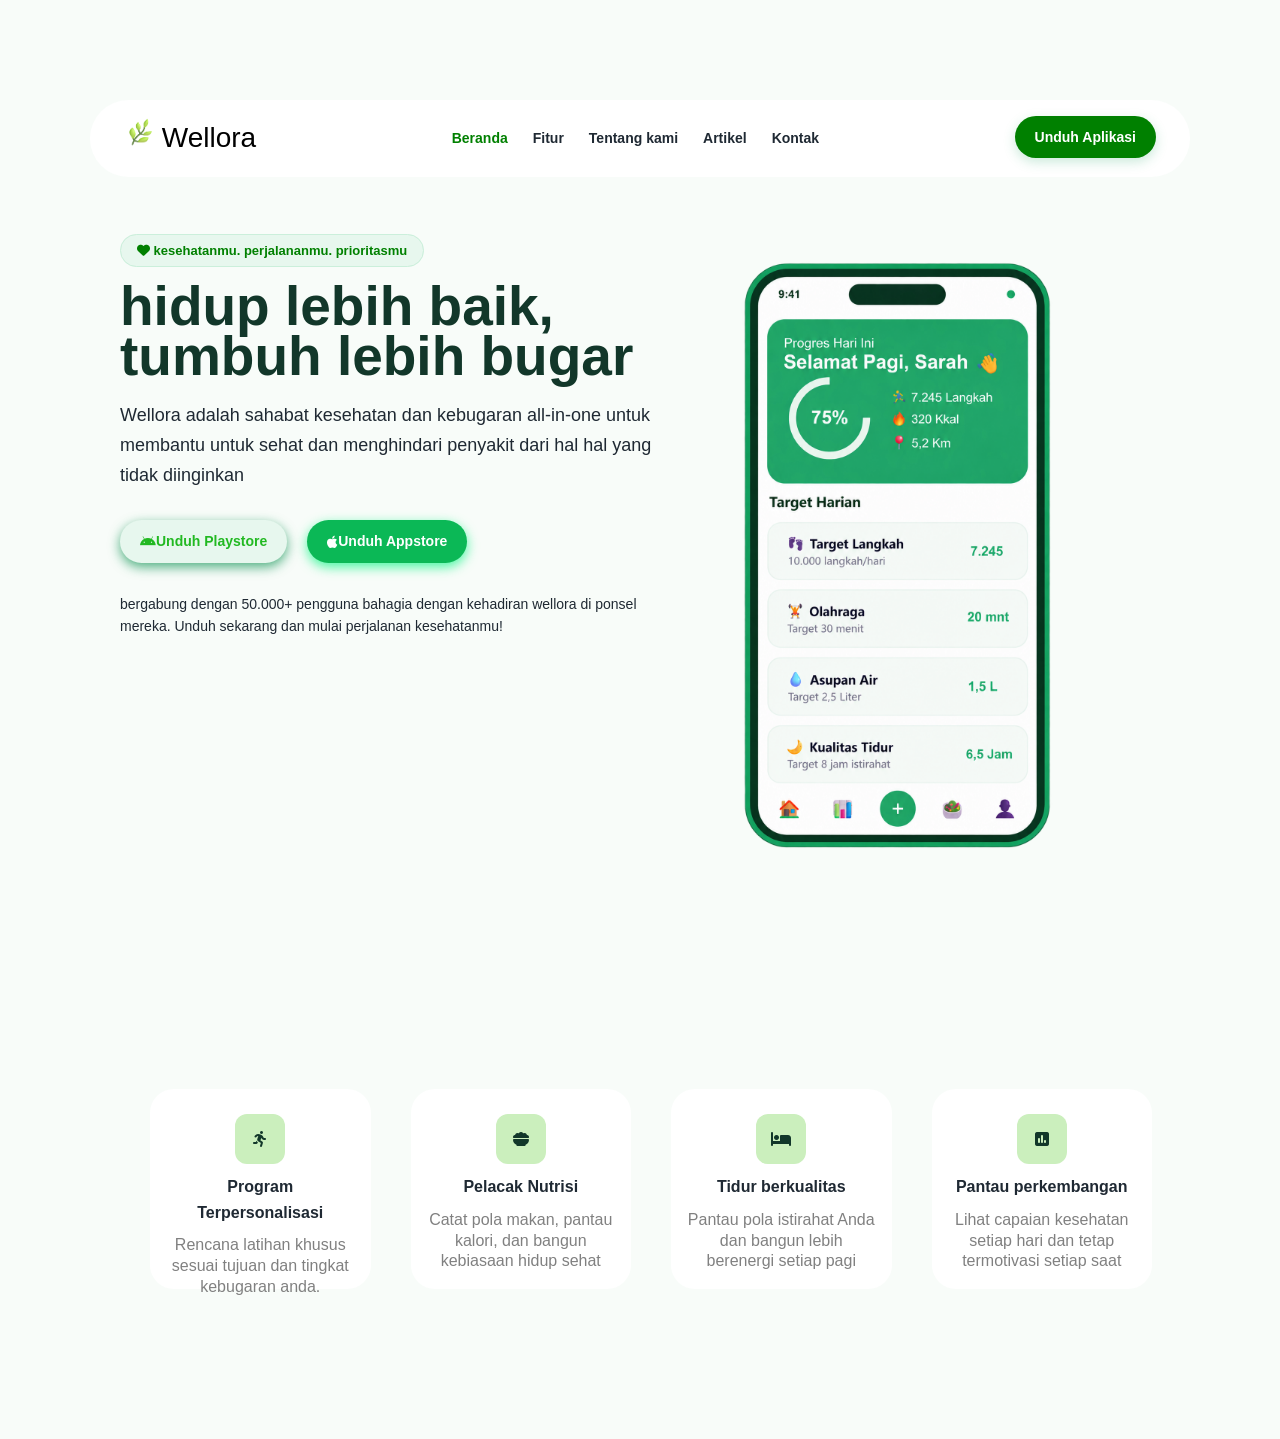
==== index.html @ be73c17c "perubahan file" ====
<!DOCTYPE html>
<html lang="en">
<head>
    <meta charset="UTF-8">
    <meta name="viewport" content="width=device-width, initial-scale=1.0">
    <title>wellora</title>
    <link rel="stylesheet" href="style.css">
    <link rel="stylesheet" href="https://cdnjs.cloudflare.com/ajax/libs/font-awesome/6.7.2/css/all.min.css" />
</head>
<body>
    <header>
        <!-- logo -->
        <a href="#" class="nav-logo">
          <span class="nav-logo-item">
            <img src="logo wellora.png" alt="icon wellora" width="30" height="30">
           </span>
           Wellora
        </a>
        <!-- menu -->
        <nav class="nav-menu">
            <a href="#" class="nav-item active"> Beranda </a>
            <a href="#" class="nav-item"> Fitur </a>
            <a href="#" class="nav-item"> Tentang kami </a>
            <a href="#" class="nav-item"> Artikel </a>
            <a href="#" class="nav-item"> Kontak </a>
        </nav>
        <!-- tombol -->
         <div class="nav-button">
            <a href="#" class="btn-unduh"> Unduh Aplikasi</a>
         </div>
    </header>
     <!-- hero -->
          <section class="hero">
            <div class="text-hero">
                <span class="badge-hero"> <i class="fa-solid fa-heart"></i>
                    kesehatanmu. perjalananmu. prioritasmu
                </span>
                <h1 class="judul-hero">hidup lebih baik, tumbuh lebih bugar</h1>
                <p class="deskripsi-hero"> Wellora adalah sahabat kesehatan dan kebugaran all-in-one untuk membantu untuk sehat dan menghindari penyakit dari hal hal yang tidak diinginkan </p>
                <div class="button-hero">
                    <a href="#" class="playstore"> <i class="fa-brands fa-android"></i>Unduh Playstore </a>
                    <a href="#" class="appstore"> <i class="fa-brands fa-apple"></i>Unduh Appstore</a>
                </div>
                <div class="button-tagline">
                    bergabung dengan 50.000+ pengguna bahagia dengan kehadiran wellora di ponsel mereka. Unduh sekarang dan mulai perjalanan kesehatanmu!
                </div>
            </div>
                    <div class="gambar-hero">
                    <img src="mobile.png" alt="mobile-apps" class="gambar">
                </div>
            </section>

        <!-- container -->
     <section class="container">
      <div class="box">
        <div class="icon"><i class="fa-solid fa-person-running"></i></div>
        <h4 class="desk-box">Program Terpersonalisasi</h4>
        <p class="p-icon">Rencana latihan khusus sesuai tujuan dan tingkat kebugaran anda.</p>
      </div>

      <div class="box">
        <div class="icon"><i class="fa-solid fa-bowl-food"></i></div>
        <h4 class="desk-box">Pelacak Nutrisi</h4>
        <p class="p-icon">Catat pola makan, pantau kalori, dan bangun kebiasaan hidup sehat</p>
      </div>

      <div class="box">
        <div class="icon"><i class="fa-solid fa-bed"></i></div>
        <h4 class="desk-box">Tidur berkualitas</h4>
        <p class="p-icon">Pantau pola istirahat Anda dan bangun lebih berenergi setiap pagi</p>
      </div>

      <div class="box">
        <div class="icon"><i class="fa-solid fa-square-poll-vertical"></i></div>
        <h4 class="desk-box">Pantau perkembangan</h4>
        <p class="p-icon">Lihat capaian kesehatan setiap hari dan tetap termotivasi setiap saat</p>
      </div>
     </section>
    </body>
</html>
---- style.css ----
*{
    box-sizing: border-box;
    margin: 0;
    padding: 0;
}


body{
    font-family: 'Segoe UI', Tahoma, Geneva, Verdana, sans-serif;
    background-color: #f8fcf9;
    color: #1f2933;
    line-height: 1.6;
}


header{
    width: 90%;
    max-width: 1100px;
    background-color: white;
    border-radius: 80px;
    margin: 100px auto 30px auto;
    display: flex;
    justify-content: space-between;
    padding: 16px 34px;
}
.nav-logo{
    font-size: 28px;
    font-weight: 450;
    color: black;
    text-decoration: none;
}
.nav-menu{
    display: flex;
    align-items: center;
    gap: 25px;
}
.btn-unduh{
    background-color: green;
    color: white;
    padding: 10px 20px;
    border-radius: 30px;
    font-weight: 700;
    font-size: 14px;
    box-shadow: 0 4px 12px rgba(46, 173, 112, 0.25);
    display: inline-flex;
    align-items: center;
    text-decoration: none;
}
.btn-unduh:hover {
    background-color: #015301;
    transform: translateY(-2px);
    transition: transfrom 1s ease;
}
.nav-item{
    color: #1f2933;
    text-decoration: none;
    font-weight: 600;
    font-size: 14px;
}
.nav-item:hover, .nav-item.active {
    color: green;
    transition: color 0.2s ease;
}
.hero {
    width: 90%;
    max-width: 1100px;
    margin: 0 auto;

    display: flex;
    justify-content: space-between;
    align-item: center;
    gap: 40px;

    padding: 30px;
    padding-bottom: 60px;
}
.gambar {
    width: 80%;
    max-width: 380%;
    height: auto;
}
.badge-hero {
    background-color: #e7f7ee;
    color: green;
    border-radius: 30px;
    padding: 8px 16px;
    border: 1px solid #cbefdb;
    border-radius: 20px;
    font-size: 13px;
    font-weight: 700;

}
.judul-hero{
    font-size: 55px;
    color: #12372a;
    font-weight: 700;
    line-height: 0.9;
    margin: 20px 0;
}
.deskripsi-hero{
    font-size: 18px;
    color: #1f2933;
    line-height: 1.65;
    margin-bottom: 30px;
}
.playstore{
    background-color: #e7f7ee;    
    color: #22b922;
    padding: 10px 20px;
    border-radius: 30px;
    font-weight: 700;
    font-size: 14px;
    box-shadow: 0 4px 12px rgba(10, 145, 79, 0.719);
    display: flex;
    align-items: center;
    text-decoration: none;
    justify-content: center;

}
.playstore:hover {
    background-color: rgba(0, 245, 126, 0.719);
    transform: translateY(-2px);
    transition: all 0.2s ease;
}
.appstore{
    background-color: #0bb856;    
    color: rgb(254, 255, 254);
    padding: 10px 20px;
    border-radius: 30px;
    font-weight: 700;
    font-size: 14px;
    box-shadow: 0 4px 12px rgba(0, 245, 126, 0.719);
    display: flex;
    align-items: center;
    text-decoration: none;
    justify-content: center;

}
.appstore:hover{
    background-color: hwb(155 2% 59% / 0.979);
    transform: translateY(-2px);
    transition: all 0.2s ease;
}
.button-hero {
    display: flex;
    gap: 20px;
}
.button-tagline {
    margin-top: 30px;
    font-size: 14px;
    color: #1f2933;
}

.container {
  width: 90%;
  max-width: auto;
  height: 500px;

  display: flex;

  align-items: center;
  gap: 40px;

  padding: 0 0 0 150px;
}

.box {
  width: 600px;
  height: 200px;
  border-radius: 24px;
  background-color: white;
  border: 1px;
  padding-top: 30px;
  /* box-shadow: 0 4px 20px rgba(18, 55, 42, 0.06); */
  display: block;
  text-align: center;

  padding: 15px;
}

.box:hover {
  transform: translateY(-5px);
  transition: transform 0.2s ease;
  box-shadow: 0 4px 20px rgba(11, 32, 25, 0.06);
}

.icon {
  background-color: #cbefbd;
  color: #12372a;
  border: 1px;
  border-radius: 12px;
  width: 50px;
  height: 50px;

  display: flex;
  justify-content: center;
  align-items: center;

  margin: auto;
  margin-top: 10px;
}

.desk-box {
  margin-top: 10px;
  margin-bottom: 10px;
}

.p-icon {
  line-height: 1.3;
  color: gray;
}
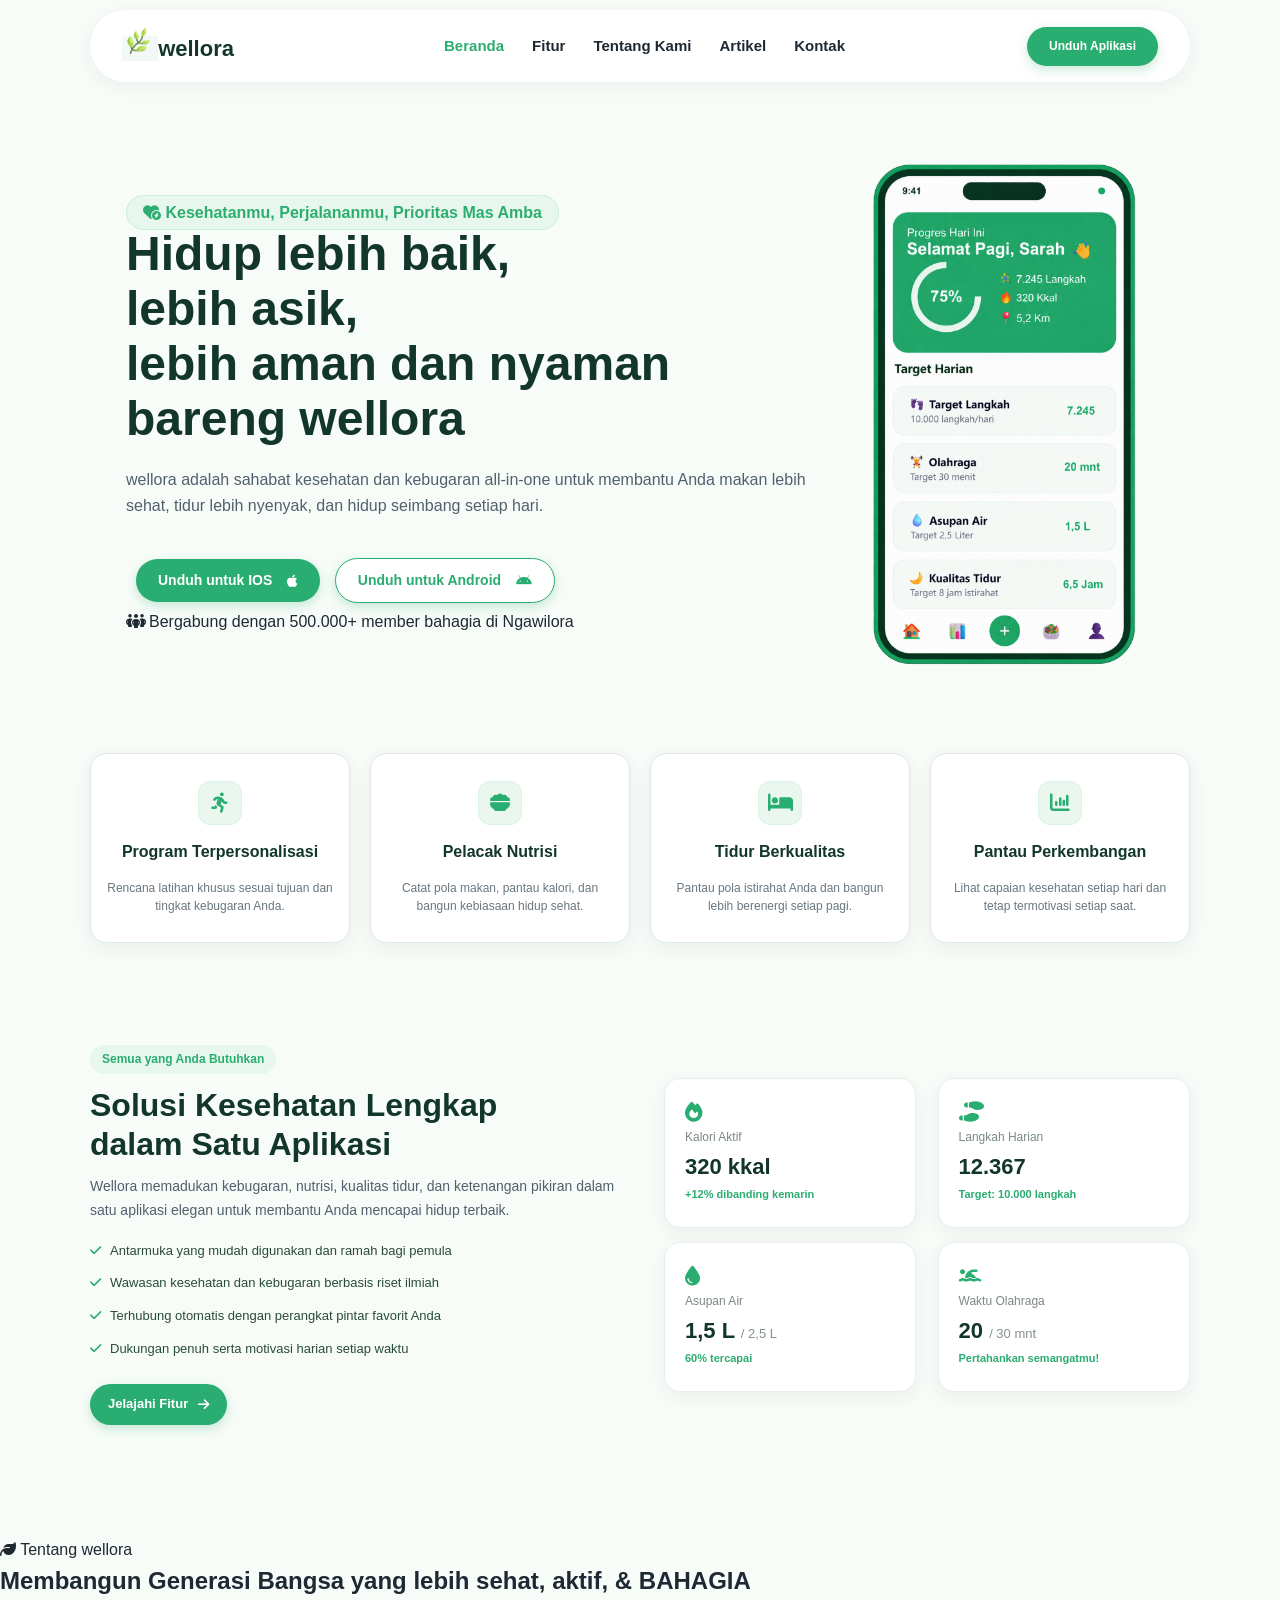
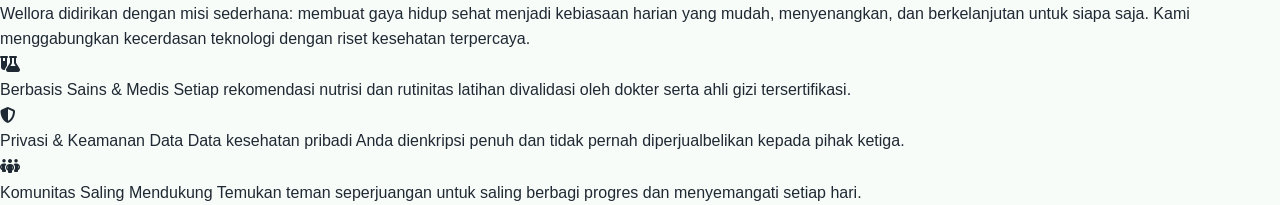
==== commit 1c761141: "commit pertama" ====
--- a/index.html
+++ b/index.html
@@ -3,81 +3,161 @@
 <head>
     <meta charset="UTF-8">
     <meta name="viewport" content="width=device-width, initial-scale=1.0">
-    <title>wellora</title>
+    <title>Document</title>
     <link rel="stylesheet" href="style.css">
     <link rel="stylesheet" href="https://cdnjs.cloudflare.com/ajax/libs/font-awesome/6.7.2/css/all.min.css" />
 </head>
 <body>
+    <!--Header-->
     <header>
-        <!-- logo -->
+        <!--Logo-->
         <a href="#" class="nav-logo">
-          <span class="nav-logo-item">
-            <img src="logo wellora.png" alt="icon wellora" width="30" height="30">
-           </span>
-           Wellora
-        </a>
-        <!-- menu -->
+            <span class="nav-logo-icon" style="background-color: #f2f8f6;">
+                <img src="logo wellora.png" alt="icon wellora" width="30px" height="30px">
+            </span>
+            wellora
+        <!--Menu-->
         <nav class="nav-menu">
-            <a href="#" class="nav-item active"> Beranda </a>
-            <a href="#" class="nav-item"> Fitur </a>
-            <a href="#" class="nav-item"> Tentang kami </a>
-            <a href="#" class="nav-item"> Artikel </a>
-            <a href="#" class="nav-item"> Kontak </a>
+            <a href="#" class="nav-item active">Beranda</a>
+            <a href="#" class="nav-item">Fitur</a>
+            <a href="#" class="nav-item">Tentang Kami</a>
+            <a href="#" class="nav-item">Artikel</a>
+            <a href="#" class="nav-item">Kontak</a>
         </nav>
-        <!-- tombol -->
-         <div class="nav-button">
-            <a href="#" class="btn-unduh"> Unduh Aplikasi</a>
-         </div>
+        <!--Tombol-->
+        <div class="nav-button">
+            <a href="#" class="btn-unduh">Unduh Aplikasi</a>
+        </div>
     </header>
-     <!-- hero -->
-          <section class="hero">
-            <div class="text-hero">
-                <span class="badge-hero"> <i class="fa-solid fa-heart"></i>
-                    kesehatanmu. perjalananmu. prioritasmu
-                </span>
-                <h1 class="judul-hero">hidup lebih baik, tumbuh lebih bugar</h1>
-                <p class="deskripsi-hero"> Wellora adalah sahabat kesehatan dan kebugaran all-in-one untuk membantu untuk sehat dan menghindari penyakit dari hal hal yang tidak diinginkan </p>
-                <div class="button-hero">
-                    <a href="#" class="playstore"> <i class="fa-brands fa-android"></i>Unduh Playstore </a>
-                    <a href="#" class="appstore"> <i class="fa-brands fa-apple"></i>Unduh Appstore</a>
+    <section class="hero">
+        <div class="text-hero">
+          
+            <span class="ambatubadge"><i class="fa-solid fa-heart-circle-bolt"></i>
+                Kesehatanmu, Perjalananmu, Prioritas Mas Amba</span>
+
+                <h1 class="ambatujudul">Hidup lebih baik, <br> lebih asik,<br> lebih aman dan nyaman bareng wellora</h1>
+
+                <p class="ambatudesc">wellora adalah sahabat kesehatan dan kebugaran all-in-one untuk membantu Anda makan lebih sehat, tidur
+lebih nyenyak, dan hidup seimbang setiap hari.</p>
+        <div class="ambatubutton">
+            <a href="#" class="ambatucon">Unduh untuk IOS <i class="fa-brands fa-apple"></i></a> 
+            <a href="#" class="ambatuphone">Unduh untuk Android <i class="fa-brands fa-android"></i></a>
+        </div>
+
+        <div class="tagline">
+            <i class="fa-solid fa-people-group" style="margin-right: 3px;"></i>Bergabung dengan 500.000+ member bahagia di Ngawilora 
+        </div>
+
+        </div>
+
+        <div class="gambar-hero">
+            <img src="mobile.png" alt="Logo HP Iphone 28jt cash ga nyicil beli di jepang" class="gambar">
+        </div>
+    </section>
+
+    <section class="ambafitur">
+        <div class="card">
+            <span class="card-icon"><i class="fa-solid fa-person-running" aria-hidden="true"></i></span>
+            <h2>Program Terpersonalisasi</h2>
+            <p>Rencana latihan khusus sesuai tujuan dan tingkat kebugaran Anda.</p>
+        </div>
+        <div class="card">
+            <span class="card-icon"><i class="fa-solid fa-bowl-food" aria-hidden="true"></i></span>
+            <h2>Pelacak Nutrisi</h2>
+            <p>Catat pola makan, pantau kalori, dan bangun kebiasaan hidup sehat.</p>
+        </div>
+        <div class="card">
+            <span class="card-icon"><i class="fa-solid fa-bed" aria-hidden="true"></i></span>
+            <h2>Tidur Berkualitas</h2>
+            <p>Pantau pola istirahat Anda dan bangun lebih berenergi setiap pagi.</p>
+        </div>
+        <div class="card">
+            <span class="card-icon"><i class="fa-solid fa-chart-column" aria-hidden="true"></i></span>
+            <h2>Pantau Perkembangan</h2>
+            <p>Lihat capaian kesehatan setiap hari dan tetap termotivasi setiap saat.</p>
+        </div>
+    </section>
+
+    <section class="solusi">
+        <div class="solusi-copy">
+            <span class="solusi-badge">Semua yang Anda Butuhkan</span>
+            <h2>Solusi Kesehatan Lengkap dalam Satu Aplikasi</h2>
+            <p class="solusi-desc">Wellora memadukan kebugaran, nutrisi, kualitas tidur, dan ketenangan pikiran dalam satu aplikasi elegan untuk membantu Anda mencapai hidup terbaik.</p>
+            <ul class="solusi-list">
+                <li><i class="fa-solid fa-check"></i>Antarmuka yang mudah digunakan dan ramah bagi pemula</li>
+                <li><i class="fa-solid fa-check"></i>Wawasan kesehatan dan kebugaran berbasis riset ilmiah</li>
+                <li><i class="fa-solid fa-check"></i>Terhubung otomatis dengan perangkat pintar favorit Anda</li>
+                <li><i class="fa-solid fa-check"></i>Dukungan penuh serta motivasi harian setiap waktu</li>
+            </ul>
+            <a href="#" class="solusi-button">Jelajahi Fitur <i class="fa-solid fa-arrow-right" aria-hidden="true"></i></a>
+        </div>
+        <div class="amba-grid">
+            <article class="amba-card">
+                <i class="fa-solid fa-fire"></i>
+                <span class="stat-label">Kalori Aktif</span>
+                <strong>320 kkal</strong>
+                <span class="stat-note">+12% dibanding kemarin</span>
+            </article>
+            <article class="amba-card">
+                <i class="fa-solid fa-shoe-prints stat-icon" aria-hidden="true"></i>
+                <span class="stat-label">Langkah Harian</span>
+                <strong>12.367</strong>
+                <span class="stat-note">Target: 10.000 langkah</span>
+            </article>
+            <article class="amba-card">
+                <i class="fa-solid fa-droplet stat-icon" aria-hidden="true"></i>
+                <span class="stat-label">Asupan Air</span>
+                <strong>1,5 L <small>/ 2,5 L</small></strong>
+                <span class="stat-note">60% tercapai</span>
+            </article>
+            <article class="amba-card">
+                <i class="fa-solid fa-person-swimming stat-icon" aria-hidden="true"></i>
+                <span class="stat-label">Waktu Olahraga</span>
+                <strong>20 <small>/ 30 mnt</small></strong>
+                <span class="stat-note">Pertahankan semangatmu!</span>
+            </article>
+        </div>
+    </section>
+
+    <section class="about">
+        <div class="about-kiri">
+            <span class="badge">
+               <i class="fa-solid fa-leaf"></i> Tentang wellora
+            </span>
+            <h2 class="about-title">Membangun Generasi Bangsa yang lebih sehat, aktif, & BAHAGIA</h2>
+            <p class="desc">Wellora didirikan dengan misi sederhana: membuat gaya hidup sehat menjadi kebiasaan harian yang mudah, menyenangkan, dan berkelanjutan untuk siapa saja. Kami menggabungkan kecerdasan teknologi dengan riset kesehatan terpercaya. </p>
+            <div class="about-values">
+                <div class="value-item">
+                    <div class="value-icon"><i class="fa-solid fa-flask-vial"></i></div>
+                    <div class="value-text">
+                        Berbasis Sains & Medis
+Setiap rekomendasi nutrisi dan rutinitas latihan divalidasi oleh dokter serta ahli gizi tersertifikasi.
+
+                    </div>
                 </div>
-                <div class="button-tagline">
-                    bergabung dengan 50.000+ pengguna bahagia dengan kehadiran wellora di ponsel mereka. Unduh sekarang dan mulai perjalanan kesehatanmu!
+
+                <!--2-->
+                 <div class="value-item">
+                    <div class="value-icon"><i class="fa-solid fa-shield-halved"></i></i></div>
+                    <div class="value-text">
+                        Privasi & Keamanan Data
+Data kesehatan pribadi Anda dienkripsi penuh dan tidak pernah diperjualbelikan kepada pihak
+                        ketiga.
+                    </div>
                 </div>
+
+                 <!--3-->
+                 <div class="value-item">
+                    <div class="value-icon"><i class="fa-solid fa-people-group"></i></i></div>
+                    <div class="value-text">
+                        Komunitas Saling Mendukung
+Temukan teman seperjuangan untuk saling berbagi progres dan menyemangati setiap hari.
+                    </div>
+                </div>
+
             </div>
-                    <div class="gambar-hero">
-                    <img src="mobile.png" alt="mobile-apps" class="gambar">
-                </div>
-            </section>
-
-        <!-- container -->
-     <section class="container">
-      <div class="box">
-        <div class="icon"><i class="fa-solid fa-person-running"></i></div>
-        <h4 class="desk-box">Program Terpersonalisasi</h4>
-        <p class="p-icon">Rencana latihan khusus sesuai tujuan dan tingkat kebugaran anda.</p>
-      </div>
-
-      <div class="box">
-        <div class="icon"><i class="fa-solid fa-bowl-food"></i></div>
-        <h4 class="desk-box">Pelacak Nutrisi</h4>
-        <p class="p-icon">Catat pola makan, pantau kalori, dan bangun kebiasaan hidup sehat</p>
-      </div>
-
-      <div class="box">
-        <div class="icon"><i class="fa-solid fa-bed"></i></div>
-        <h4 class="desk-box">Tidur berkualitas</h4>
-        <p class="p-icon">Pantau pola istirahat Anda dan bangun lebih berenergi setiap pagi</p>
-      </div>
-
-      <div class="box">
-        <div class="icon"><i class="fa-solid fa-square-poll-vertical"></i></div>
-        <h4 class="desk-box">Pantau perkembangan</h4>
-        <p class="p-icon">Lihat capaian kesehatan setiap hari dan tetap termotivasi setiap saat</p>
-      </div>
-     </section>
-    </body>
+        </div>
+        <div class="about-kanan"></div>
+    </section>
+</body>
 </html>
-
-
-
--- a/style.css
+++ b/style.css
@@ -3,7 +3,6 @@
     margin: 0;
     padding: 0;
 }
-
 
 body{
     font-family: 'Segoe UI', Tahoma, Geneva, Verdana, sans-serif;
@@ -12,200 +11,356 @@
     line-height: 1.6;
 }
 
-
 header{
     width: 90%;
-    max-width: 1100px;
+    max-width: 1100px ;
     background-color: white;
-    border-radius: 80px;
-    margin: 100px auto 30px auto;
+    border-radius: 40px;
+    box-shadow: 0 4px 20px rgba(18, 55, 42, 0.06);
+    margin: 10px auto 30px auto;;
     display: flex;
     justify-content: space-between;
-    padding: 16px 34px;
-}
-.nav-logo{
-    font-size: 28px;
-    font-weight: 450;
-    color: black;
-    text-decoration: none;
-}
-.nav-menu{
-    display: flex;
-    align-items: center;
-    gap: 25px;
-}
-.btn-unduh{
-    background-color: green;
-    color: white;
-    padding: 10px 20px;
-    border-radius: 30px;
+    padding: 16px 32px;
+    align-items: center;
+}
+
+.nav-logo {
+    font-size: 22px;
+    font-weight: 800;
+    color: #12372a;
+    text-decoration: none;
+}
+
+.nav-menu {
+    display: flex;
+    align-items: center;
+    gap: 28px;
+}
+
+.nav-item {
+    color: #1f2933;
+    font-weight: 600;
+    font-size: 15px;
+    text-decoration: none;
+}
+
+.nav-item:hover, .nav-item.active {
+    color: #2aad70;
+    transition: color 0.2s ease;
+
+}
+
+.btn-unduh {
+    background-color: #2aad70;
+    padding: 10px 22px;
+    border-radius: 25px;
+    color: white ;
+    text-decoration: none;
+    font-weight: 700;
+    font-size: 12px;
+    display: flex;
+    align-items: center;
+    box-shadow: 0 4px 12px rgba(46, 173, 112, 0.25);
+    
+}
+
+.btn-unduh:hover {
+    background-color: #248c5a;
+    transform: translateY(-2px);
+    transition: transform 0.2s ease;
+}
+
+.hero {
+    display: flex;
+    width: 90% ;
+    max-width: 1100px ;
+    margin: auto;
+    padding: 36px;
+    justify-content: space-between;
+    align-items: center;
+    gap: 40px;
+    padding-top: 30px;
+    padding-bottom: 60px;
+    
+}
+
+
+
+.gambar {
+    width: 100%;
+    max-width: 480px;
+    height: auto;
+}
+
+.ambatubadge {
+    background-color: #e7f7ee;
+    color: #2ead70;
+    border-radius: 20px;
+    padding: 8px 16px;
+    font-weight: 700;
+    border: 1px solid #cbefdb;
+     
+}
+
+.ambatujudul {
+    font-weight: 800;
+    color: #12372a;
+    font-size: 48px;
+    line-height: 1.15;
+    margin-bottom: 20px;
+    
+}
+
+.ambatudesc {
+    font-size: 16px;
+    color: #52606d;
+    line-height: 1.65;
+    margin-bottom: 30px;
+}
+
+.ambatucon {
+    background-color: #2aad70;
+    padding: 10px 22px;
+    border-radius: 25px;
+    color: white ;
+    text-decoration: none;
     font-weight: 700;
     font-size: 14px;
+    align-items: center;
     box-shadow: 0 4px 12px rgba(46, 173, 112, 0.25);
+    gap: 15px;
+    margin: 10px;
     display: inline-flex;
-    align-items: center;
-    text-decoration: none;
-}
-.btn-unduh:hover {
-    background-color: #015301;
-    transform: translateY(-2px);
-    transition: transfrom 1s ease;
-}
-.nav-item{
-    color: #1f2933;
-    text-decoration: none;
-    font-weight: 600;
+    transition: background-color 0.2s ease;
+}
+
+.ambatucon:hover {
+    background-color: #248c5a;
+    transform: translateY(-3px);
+    box-shadow: 0 7px 16px rgba(46, 173, 112, 0.3);
+}
+
+.ambatuphone {
+    background-color: white ;
+    padding: 10px 22px;
+    border-radius: 25px;
+    color: #2aad70 ;
+    text-decoration: none;
+    font-weight: 700;
     font-size: 14px;
-}
-.nav-item:hover, .nav-item.active {
-    color: green;
-    transition: color 0.2s ease;
-}
-.hero {
+    align-items: center;
+    box-shadow: 0 4px 12px rgba(46, 173, 112, 0.25);
+    border: 1px solid #2aad70;
+    gap: 15px;
+    display: inline-flex;
+    transition: background-color 0.2s ease;
+}
+
+.ambatuphone:hover {
+    background-color: #cbefdb;
+    transform: translateY(-3px);
+    box-shadow: 0 7px 16px rgba(46, 173, 112, 0.2);
+}
+
+.ambatubutton {
+    height: 60px;
+    
+}
+
+.ambafitur{
+    display: flex;
+    align-items: center;
+    justify-content: center;
+    flex-wrap: nowrap;
+    gap: 20px;
     width: 90%;
     max-width: 1100px;
-    margin: 0 auto;
-
+    margin: 0 auto 60px;
+}
+
+.card {
+    display: flex;
+  flex-direction: column;
+  align-items: center;
+  justify-content: center;
+  width: 25%;
+  min-height: 190px;
+  padding: 20px 16px;
+  background-color: #ffffff;
+  border: 1px solid #e2e8f0;
+  border-radius: 16px;
+  box-shadow: 0 5px 18px rgba(18, 55, 42, 0.07);
+  gap: 16px;
+  color: #12372a;
+  text-align: center;
+  transition: transform 0.2s ease;
+}
+
+.card:hover{
+    background-color: #ffffff;
+    transform: translateY(-4px);
+    box-shadow: 0 10px 24px rgba(18, 55, 42, 0.12);
+}
+
+.card h2 {
+    font-size: 16px;
+    line-height: 1.35;
+}
+
+.card p {
+    color: #687780;
+    font-size: 12px;
+    line-height: 1.5;
+}
+
+.card-icon {
+    display: grid;
+    place-items: center;
+    width: 44px;
+    height: 44px;
+    border: 1px solid #d9f2e3;
+    border-radius: 12px;
+    color: #2aad70;
+    font-size: 20px;
+    background-color: #eaf7ef;
+}
+
+.solusi {
     display: flex;
     justify-content: space-between;
-    align-item: center;
-    gap: 40px;
-
-    padding: 30px;
-    padding-bottom: 60px;
-}
-.gambar {
-    width: 80%;
-    max-width: 380%;
-    height: auto;
-}
-.badge-hero {
-    background-color: #e7f7ee;
-    color: green;
-    border-radius: 30px;
-    padding: 8px 16px;
-    border: 1px solid #cbefdb;
+    align-items: center;
+    gap: 48px;
+    width: 90%;
+    max-width: 1100px;
+    margin: 0 auto 70px;
+    padding: 42px 0;
+}
+
+.solusi-copy {
+    width: 48%;
+}
+
+.solusi-badge {
+    display: inline-block;
+    margin-bottom: 12px;
+    padding: 5px 12px;
     border-radius: 20px;
+    background: #e7f7ee;
+    color: #2aad70;
+    font-size: 12px;
+    font-weight: 700;
+}
+
+.solusi-copy h2 {
+    max-width: 480px;
+    margin-bottom: 12px;
+    color: #12372a;
+    font-size: 32px;
+    line-height: 1.2;
+}
+
+.solusi-desc {
+    margin-bottom: 18px;
+    color: #52606d;
+    font-size: 14px;
+    line-height: 1.7;
+}
+
+.solusi-list {
+    display: flex;
+    flex-direction: column;
+    gap: 12px;
+    margin-bottom: 24px;
+    padding: 0;
+    color: #294b3c;
     font-size: 13px;
-    font-weight: 700;
-
-}
-.judul-hero{
-    font-size: 55px;
+    list-style: none;
+}
+
+.solusi-list i {
+    margin-right: 9px;
+    color: #2aad70;
+    font-weight: 800;
+}
+
+.solusi-button {
+    display: inline-flex;
+    align-items: center;
+    gap: 10px;
+    padding: 10px 18px;
+    border-radius: 24px;
+    background: #2aad70;
+    box-shadow: 0 4px 12px rgba(46, 173, 112, 0.25);
+    color: #fff;
+    font-size: 13px;
+    font-weight: 700;
+    text-decoration: none;
+    transition: background-color 0.2s ease, transform 0.2s ease;
+}
+
+.solusi-button:hover {
+    transform: translateY(-2px);
+    background: #248c5a;
+}
+
+.amba-grid {
+    display: flex;
+    flex-wrap: wrap;
+    justify-content: space-between;
+    gap: 14px;
+    width: 48%;
+}
+
+.amba-card {
+    display: flex;
+    min-height: 150px;
+    flex-direction: column;
+    align-items: flex-start;
+    justify-content: center;
+    gap: 6px;
+    padding: 20px;
+    border: 1px solid #e8efeb;
+    border-radius: 16px;
+    background: #fff;
+    box-shadow: 0 5px 18px rgba(18, 55, 42, 0.06);
+    width: 48%;
+    color: #7a8982;
+    font-size: 12px;
+    transition: transform 0.2s ease;
+}
+
+.amba-card i {
+    color: #2aad70;
+    font-size: 20px;
+}
+
+.amba-card strong {
     color: #12372a;
-    font-weight: 700;
-    line-height: 0.9;
-    margin: 20px 0;
-}
-.deskripsi-hero{
-    font-size: 18px;
-    color: #1f2933;
-    line-height: 1.65;
-    margin-bottom: 30px;
-}
-.playstore{
-    background-color: #e7f7ee;    
-    color: #22b922;
-    padding: 10px 20px;
-    border-radius: 30px;
-    font-weight: 700;
-    font-size: 14px;
-    box-shadow: 0 4px 12px rgba(10, 145, 79, 0.719);
-    display: flex;
-    align-items: center;
-    text-decoration: none;
-    justify-content: center;
-
-}
-.playstore:hover {
-    background-color: rgba(0, 245, 126, 0.719);
-    transform: translateY(-2px);
-    transition: all 0.2s ease;
-}
-.appstore{
-    background-color: #0bb856;    
-    color: rgb(254, 255, 254);
-    padding: 10px 20px;
-    border-radius: 30px;
-    font-weight: 700;
-    font-size: 14px;
-    box-shadow: 0 4px 12px rgba(0, 245, 126, 0.719);
-    display: flex;
-    align-items: center;
-    text-decoration: none;
-    justify-content: center;
-
-}
-.appstore:hover{
-    background-color: hwb(155 2% 59% / 0.979);
-    transform: translateY(-2px);
-    transition: all 0.2s ease;
-}
-.button-hero {
-    display: flex;
-    gap: 20px;
-}
-.button-tagline {
-    margin-top: 30px;
-    font-size: 14px;
-    color: #1f2933;
-}
-
-.container {
-  width: 90%;
-  max-width: auto;
-  height: 500px;
-
-  display: flex;
-
-  align-items: center;
-  gap: 40px;
-
-  padding: 0 0 0 150px;
-}
-
-.box {
-  width: 600px;
-  height: 200px;
-  border-radius: 24px;
-  background-color: white;
-  border: 1px;
-  padding-top: 30px;
-  /* box-shadow: 0 4px 20px rgba(18, 55, 42, 0.06); */
-  display: block;
-  text-align: center;
-
-  padding: 15px;
-}
-
-.box:hover {
-  transform: translateY(-5px);
-  transition: transform 0.2s ease;
-  box-shadow: 0 4px 20px rgba(11, 32, 25, 0.06);
-}
-
-.icon {
-  background-color: #cbefbd;
-  color: #12372a;
-  border: 1px;
-  border-radius: 12px;
-  width: 50px;
-  height: 50px;
-
-  display: flex;
-  justify-content: center;
-  align-items: center;
-
-  margin: auto;
-  margin-top: 10px;
-}
-
-.desk-box {
-  margin-top: 10px;
-  margin-bottom: 10px;
-}
-
-.p-icon {
-  line-height: 1.3;
-  color: gray;
-}+    font-size: 22px;
+    line-height: 1.25;
+}
+
+.amba-card strong small {
+    color: #83918a;
+    font-size: 13px;
+    font-weight: 500;
+}
+
+.amba-card strong + span {
+    color: #2aad70;
+    font-size: 11px;
+    font-weight: 600;
+}
+
+.amba-card:hover {
+    background-color: #ffffff;
+    transform: translateY(-4px);
+    box-shadow: 0 10px 24px rgba(18, 55, 42, 0.12);
+}
+
+.value-item {
+    
+    
+}
+
+
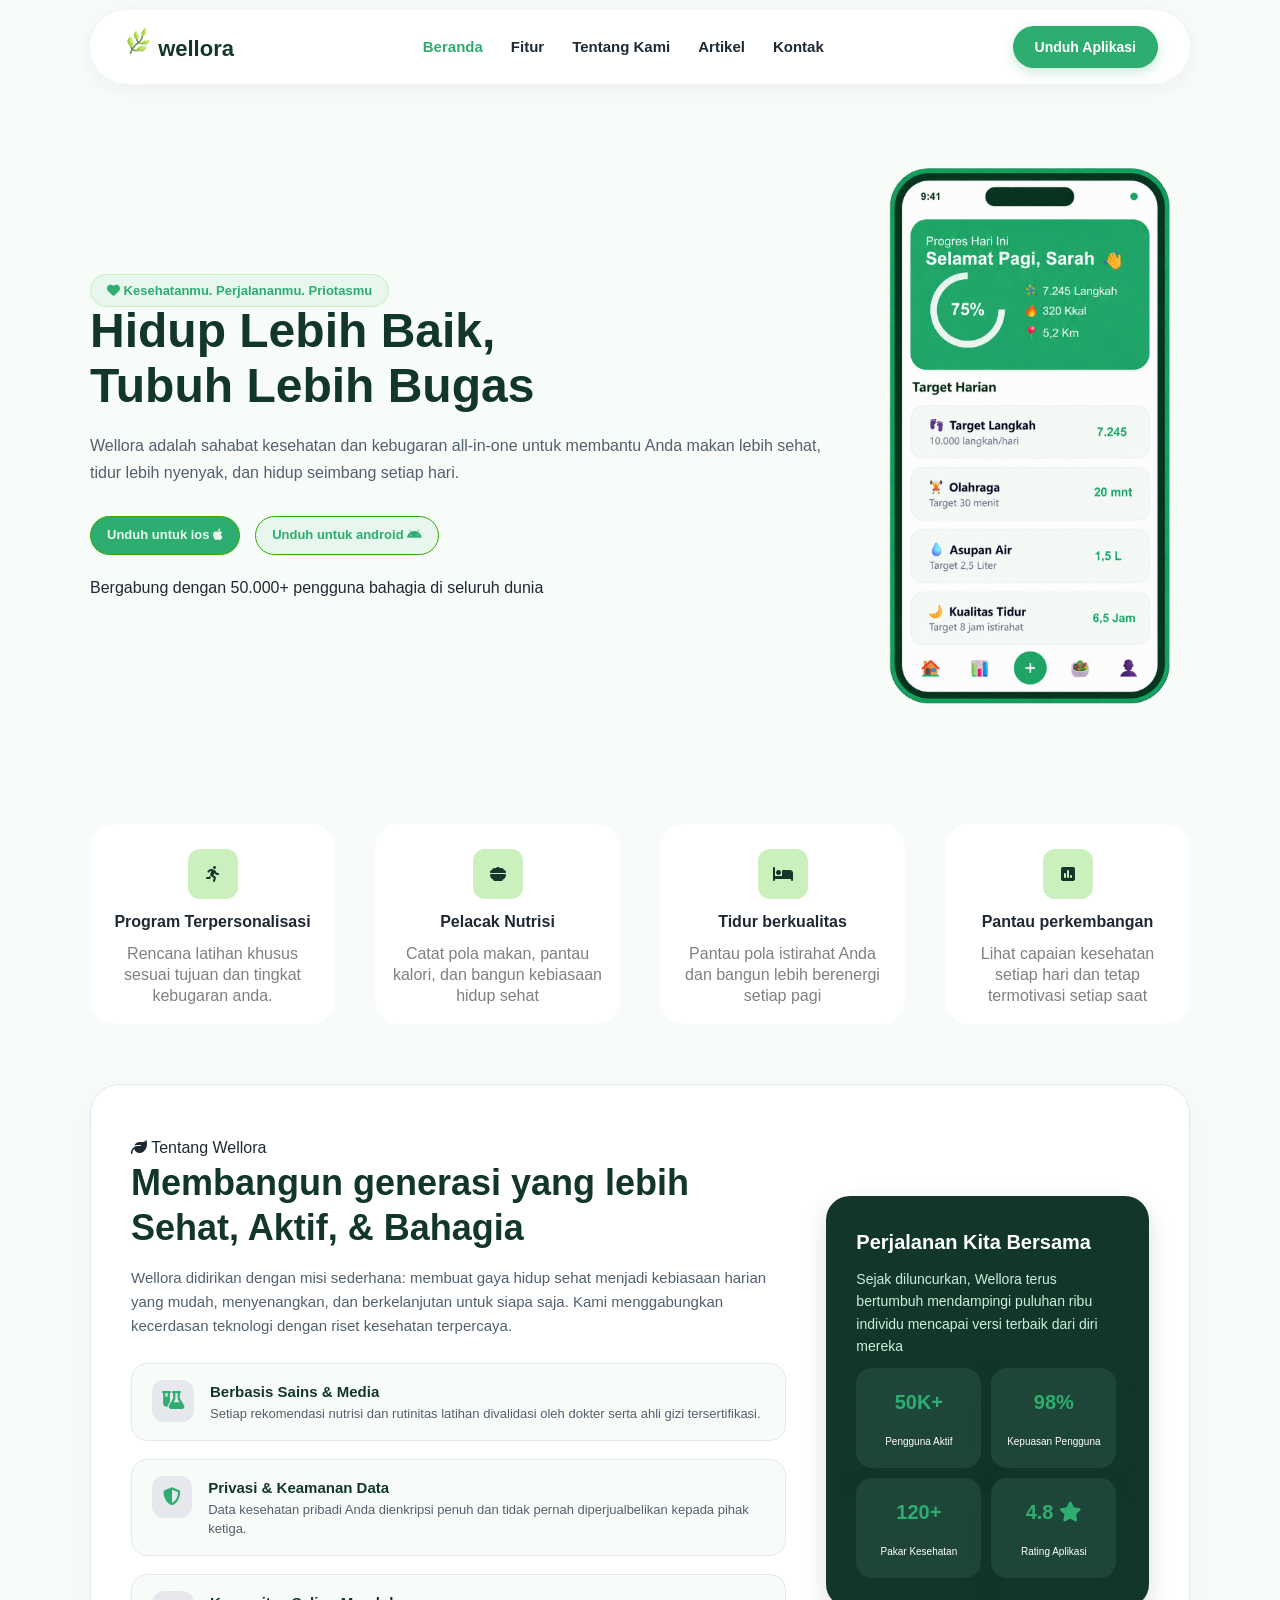
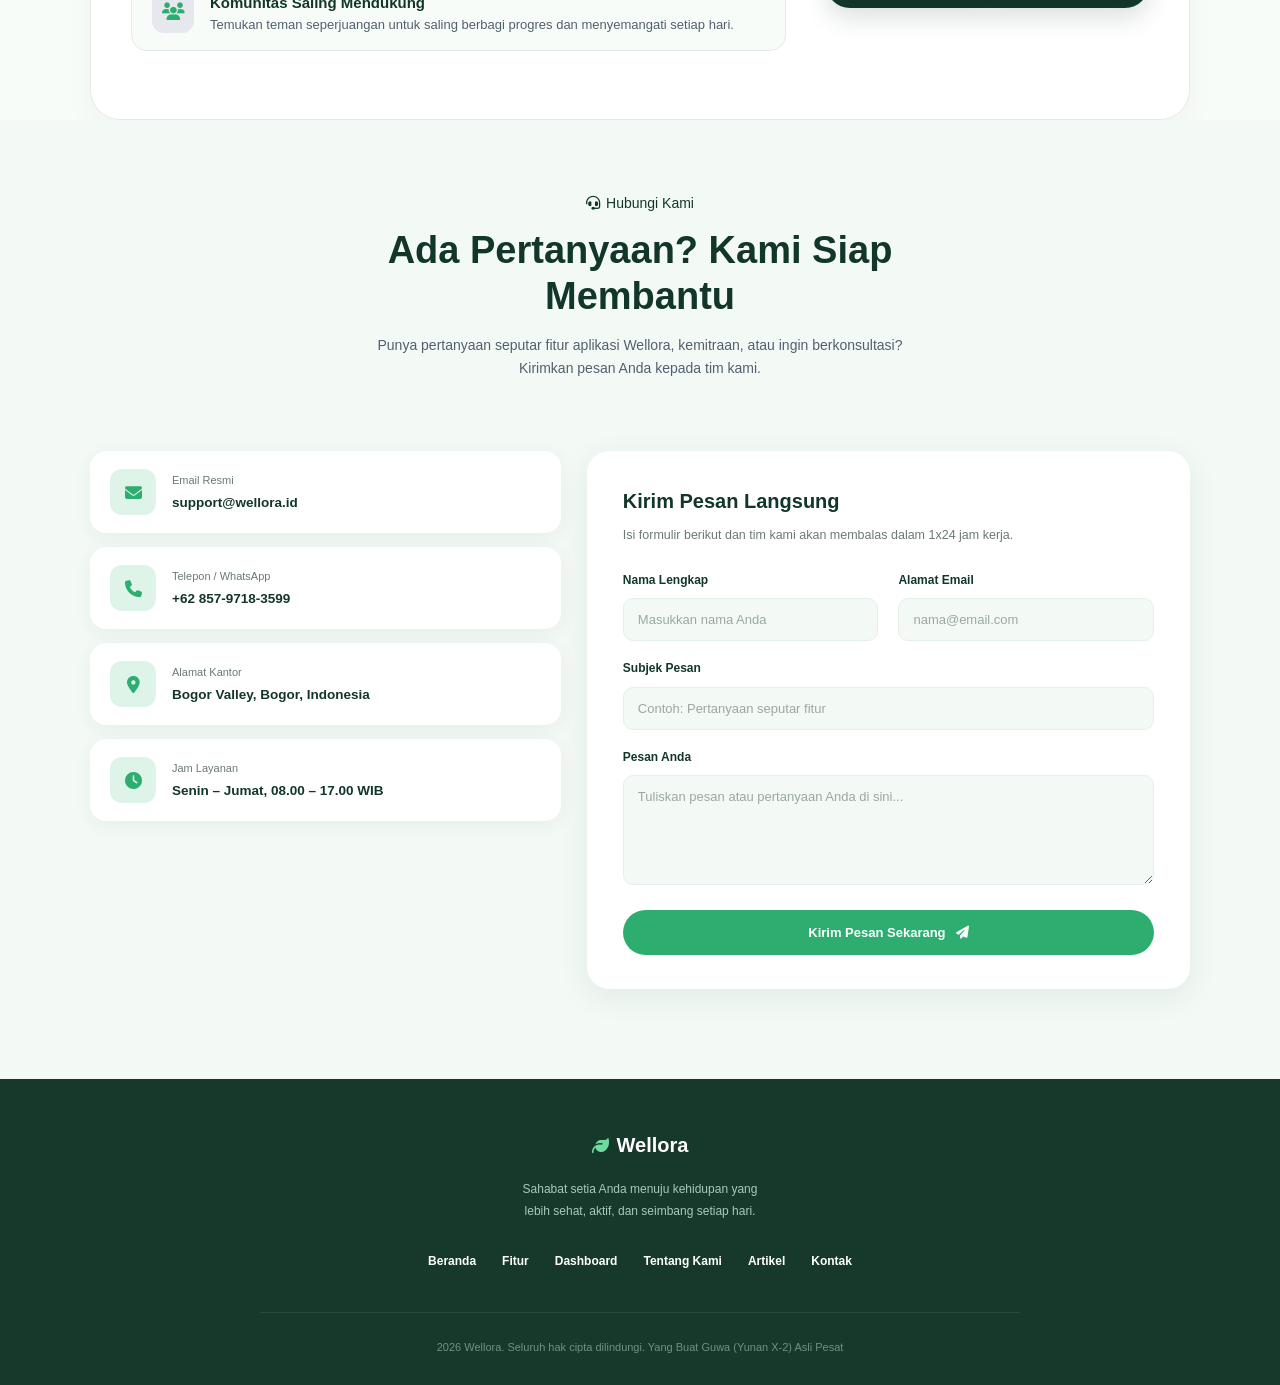
==== commit 8d5ac994: "update" ====
--- a/index.html
+++ b/index.html
@@ -1,163 +1,310 @@
-<!DOCTYPE html>
+<!doctype html>
 <html lang="en">
-<head>
-    <meta charset="UTF-8">
-    <meta name="viewport" content="width=device-width, initial-scale=1.0">
-    <title>Document</title>
-    <link rel="stylesheet" href="style.css">
-    <link rel="stylesheet" href="https://cdnjs.cloudflare.com/ajax/libs/font-awesome/6.7.2/css/all.min.css" />
-</head>
-<body>
-    <!--Header-->
+  <head>
+    <meta charset="UTF-8" />
+    <meta name="viewport" content="width=device-width, initial-scale=1.0" />
+    <link rel="stylesheet" href="style.css" />
+
+    <!-- Font Awesome Icon Library -->
+    <link
+      rel="stylesheet"
+      href="https://cdnjs.cloudflare.com/ajax/libs/font-awesome/6.7.2/css/all.min.css"
+    />
+
+    <title>Wellora</title>
+  </head>
+  <body>
+    <!-- Header -->
     <header>
-        <!--Logo-->
-        <a href="#" class="nav-logo">
-            <span class="nav-logo-icon" style="background-color: #f2f8f6;">
-                <img src="logo wellora.png" alt="icon wellora" width="30px" height="30px">
-            </span>
-            wellora
-        <!--Menu-->
-        <nav class="nav-menu">
-            <a href="#" class="nav-item active">Beranda</a>
-            <a href="#" class="nav-item">Fitur</a>
-            <a href="#" class="nav-item">Tentang Kami</a>
-            <a href="#" class="nav-item">Artikel</a>
-            <a href="#" class="nav-item">Kontak</a>
-        </nav>
-        <!--Tombol-->
-        <div class="nav-button">
-            <a href="#" class="btn-unduh">Unduh Aplikasi</a>
-        </div>
+      <!-- Logo -->
+      <a href="#beranda" class="nav-logo">
+        <span class="nav-logo-icon">
+          <img
+            src="logo wellora.png"
+            alt="logo wellora, sek loading..."
+            width="30px"
+            height="30px"
+          />
+        </span>
+        wellora
+      </a>
+
+      <!-- Menu -->
+      <nav class="nav-menu">
+        <a href="#beranda" class="nav-item active">Beranda</a>
+        <a href="#fitur" class="nav-item">Fitur</a>
+        <a href="#tentang" class="nav-item">Tentang Kami</a>
+        <a href="#artikel" class="nav-item">Artikel</a>
+        <a href="#kontak" class="nav-item">Kontak</a>
+      </nav>
+
+      <!-- Tombol -->
+      <div class="nav-button">
+        <a href="#" class="btn-unduh">Unduh Aplikasi</a>
+      </div>
     </header>
-    <section class="hero">
-        <div class="text-hero">
-          
-            <span class="ambatubadge"><i class="fa-solid fa-heart-circle-bolt"></i>
-                Kesehatanmu, Perjalananmu, Prioritas Mas Amba</span>
-
-                <h1 class="ambatujudul">Hidup lebih baik, <br> lebih asik,<br> lebih aman dan nyaman bareng wellora</h1>
-
-                <p class="ambatudesc">wellora adalah sahabat kesehatan dan kebugaran all-in-one untuk membantu Anda makan lebih sehat, tidur
-lebih nyenyak, dan hidup seimbang setiap hari.</p>
-        <div class="ambatubutton">
-            <a href="#" class="ambatucon">Unduh untuk IOS <i class="fa-brands fa-apple"></i></a> 
-            <a href="#" class="ambatuphone">Unduh untuk Android <i class="fa-brands fa-android"></i></a>
+
+    <!-- Hero -->
+    <section class="hero" id="beranda">
+      <div class="text-hero">
+        <span class="badge-hero"
+          ><i class="fa-solid fa-heart"></i> Kesehatanmu. Perjalananmu.
+          Priotasmu</span
+        >
+
+        <h1 class="judul-hero">
+          Hidup Lebih Baik,<br />
+          Tubuh Lebih Bugas
+        </h1>
+
+        <p class="deskripsi-hero">
+          Wellora adalah sahabat kesehatan dan kebugaran all-in-one untuk
+          membantu Anda makan lebih sehat, tidur lebih nyenyak, dan hidup
+          seimbang setiap hari.
+        </p>
+
+        <div class="button-hero">
+          <a class="btn-hero-1" href="#"
+            >Unduh untuk ios <i class="fa-brands fa-apple"></i>
+          </a>
+          <a class="btn-hero-2" href="#"
+            >Unduh untuk android
+            <i class="fa-brands fa-android"></i>
+          </a>
         </div>
 
         <div class="tagline">
-            <i class="fa-solid fa-people-group" style="margin-right: 3px;"></i>Bergabung dengan 500.000+ member bahagia di Ngawilora 
-        </div>
-
-        </div>
-
-        <div class="gambar-hero">
-            <img src="mobile.png" alt="Logo HP Iphone 28jt cash ga nyicil beli di jepang" class="gambar">
-        </div>
+          Bergabung dengan 50.000+ pengguna bahagia di seluruh dunia
+        </div>
+      </div>
+
+      <div class="gambar-hero">
+        <img class="gambar" src="mobile.png" alt="mobile app, sek loading..." />
+      </div>
     </section>
 
-    <section class="ambafitur">
-        <div class="card">
-            <span class="card-icon"><i class="fa-solid fa-person-running" aria-hidden="true"></i></span>
-            <h2>Program Terpersonalisasi</h2>
-            <p>Rencana latihan khusus sesuai tujuan dan tingkat kebugaran Anda.</p>
-        </div>
-        <div class="card">
-            <span class="card-icon"><i class="fa-solid fa-bowl-food" aria-hidden="true"></i></span>
-            <h2>Pelacak Nutrisi</h2>
-            <p>Catat pola makan, pantau kalori, dan bangun kebiasaan hidup sehat.</p>
-        </div>
-        <div class="card">
-            <span class="card-icon"><i class="fa-solid fa-bed" aria-hidden="true"></i></span>
-            <h2>Tidur Berkualitas</h2>
-            <p>Pantau pola istirahat Anda dan bangun lebih berenergi setiap pagi.</p>
-        </div>
-        <div class="card">
-            <span class="card-icon"><i class="fa-solid fa-chart-column" aria-hidden="true"></i></span>
-            <h2>Pantau Perkembangan</h2>
-            <p>Lihat capaian kesehatan setiap hari dan tetap termotivasi setiap saat.</p>
-        </div>
+    <!-- container -->
+    <section class="card" id="fitur">
+      <div class="box">
+        <div class="icon"><i class="fa-solid fa-person-running"></i></div>
+        <h4 class="desk-box">Program Terpersonalisasi</h4>
+        <p class="p-icon">
+          Rencana latihan khusus sesuai tujuan dan tingkat kebugaran anda.
+        </p>
+      </div>
+
+      <div class="box">
+        <div class="icon"><i class="fa-solid fa-bowl-food"></i></div>
+        <h4 class="desk-box">Pelacak Nutrisi</h4>
+        <p class="p-icon">
+          Catat pola makan, pantau kalori, dan bangun kebiasaan hidup sehat
+        </p>
+      </div>
+
+      <div class="box">
+        <div class="icon"><i class="fa-solid fa-bed"></i></div>
+        <h4 class="desk-box">Tidur berkualitas</h4>
+        <p class="p-icon">
+          Pantau pola istirahat Anda dan bangun lebih berenergi setiap pagi
+        </p>
+      </div>
+
+      <div class="box">
+        <div class="icon"><i class="fa-solid fa-square-poll-vertical"></i></div>
+        <h4 class="desk-box">Pantau perkembangan</h4>
+        <p class="p-icon">
+          Lihat capaian kesehatan setiap hari dan tetap termotivasi setiap saat
+        </p>
+      </div>
     </section>
 
-    <section class="solusi">
-        <div class="solusi-copy">
-            <span class="solusi-badge">Semua yang Anda Butuhkan</span>
-            <h2>Solusi Kesehatan Lengkap dalam Satu Aplikasi</h2>
-            <p class="solusi-desc">Wellora memadukan kebugaran, nutrisi, kualitas tidur, dan ketenangan pikiran dalam satu aplikasi elegan untuk membantu Anda mencapai hidup terbaik.</p>
-            <ul class="solusi-list">
-                <li><i class="fa-solid fa-check"></i>Antarmuka yang mudah digunakan dan ramah bagi pemula</li>
-                <li><i class="fa-solid fa-check"></i>Wawasan kesehatan dan kebugaran berbasis riset ilmiah</li>
-                <li><i class="fa-solid fa-check"></i>Terhubung otomatis dengan perangkat pintar favorit Anda</li>
-                <li><i class="fa-solid fa-check"></i>Dukungan penuh serta motivasi harian setiap waktu</li>
-            </ul>
-            <a href="#" class="solusi-button">Jelajahi Fitur <i class="fa-solid fa-arrow-right" aria-hidden="true"></i></a>
-        </div>
-        <div class="amba-grid">
-            <article class="amba-card">
-                <i class="fa-solid fa-fire"></i>
-                <span class="stat-label">Kalori Aktif</span>
-                <strong>320 kkal</strong>
-                <span class="stat-note">+12% dibanding kemarin</span>
-            </article>
-            <article class="amba-card">
-                <i class="fa-solid fa-shoe-prints stat-icon" aria-hidden="true"></i>
-                <span class="stat-label">Langkah Harian</span>
-                <strong>12.367</strong>
-                <span class="stat-note">Target: 10.000 langkah</span>
-            </article>
-            <article class="amba-card">
-                <i class="fa-solid fa-droplet stat-icon" aria-hidden="true"></i>
-                <span class="stat-label">Asupan Air</span>
-                <strong>1,5 L <small>/ 2,5 L</small></strong>
-                <span class="stat-note">60% tercapai</span>
-            </article>
-            <article class="amba-card">
-                <i class="fa-solid fa-person-swimming stat-icon" aria-hidden="true"></i>
-                <span class="stat-label">Waktu Olahraga</span>
-                <strong>20 <small>/ 30 mnt</small></strong>
-                <span class="stat-note">Pertahankan semangatmu!</span>
-            </article>
-        </div>
+    <!-- About us -->
+    <section class="about" id="tentang">
+      <div class="about-kiri">
+        <span class="about-badge">
+          <i class="fa-solid fa-leaf"></i> Tentang Wellora
+        </span>
+        <h2 class="about-title">
+          Membangun generasi yang lebih Sehat, Aktif, & Bahagia
+        </h2>
+        <p class="about-desc">
+          Wellora didirikan dengan misi sederhana: membuat gaya hidup sehat
+          menjadi kebiasaan harian yang mudah, menyenangkan, dan berkelanjutan
+          untuk siapa saja. Kami menggabungkan kecerdasan teknologi dengan riset
+          kesehatan terpercaya.
+        </p>
+        <div class="about-values">
+          <!-- Value 1 -->
+          <div class="value-item">
+            <div class="value-icon">
+              <i class="fa-solid fa-flask-vial"></i>
+            </div>
+            <div class="value-text">
+              <div class="value-title">Berbasis Sains & Media</div>
+              <div class="value-desc">
+                Setiap rekomendasi nutrisi dan rutinitas latihan divalidasi oleh
+                dokter serta ahli gizi tersertifikasi.
+              </div>
+            </div>
+          </div>
+
+          <!-- Value 2 -->
+          <div class="value-item">
+            <div class="value-icon">
+              <i class="fa-solid fa-shield-halved"></i>
+            </div>
+            <div class="value-text">
+              <div class="value-title">Privasi & Keamanan Data</div>
+              <div class="value-desc">
+                Data kesehatan pribadi Anda dienkripsi penuh dan tidak pernah
+                diperjualbelikan kepada pihak ketiga.
+              </div>
+            </div>
+          </div>
+
+          <!-- Value 3 -->
+          <div class="value-item">
+            <div class="value-icon">
+              <i class="fa-solid fa-users"></i>
+            </div>
+            <div class="value-text">
+              <div class="value-title">Komunitas Saling Mendukung</div>
+              <div class="value-desc">
+                Temukan teman seperjuangan untuk saling berbagi progres dan
+                menyemangati setiap hari.
+              </div>
+            </div>
+          </div>
+        </div>
+      </div>
+
+      <div class="about-kanan">
+        <div class="box-about-kanan">
+          <h2 class="title-about-kanan">Perjalanan Kita Bersama</h2>
+          <p class="desc-about-kanan">
+            Sejak diluncurkan, Wellora terus bertumbuh mendampingi puluhan ribu
+            individu mencapai versi terbaik dari diri mereka
+          </p>
+
+          <div class="card-about-kanan">
+            <div class="card-item">
+              <span class="card-about-kanan-bawah">50K+</span>
+              Pengguna Aktif
+            </div>
+            <div class="card-item">
+              <span class="card-about-kanan-bawah">98%</span>
+              Kepuasan Pengguna
+            </div>
+            <div class="card-item">
+              <span class="card-about-kanan-bawah">120+</span>
+              Pakar Kesehatan
+            </div>
+            <div class="card-item">
+              <span class="card-about-kanan-bawah">4.8 <i class="fa-solid fa-star"></i></span>
+              Rating Aplikasi
+            </div>
+          </div>
+        </div>
+      </div>
     </section>
 
-    <section class="about">
-        <div class="about-kiri">
-            <span class="badge">
-               <i class="fa-solid fa-leaf"></i> Tentang wellora
-            </span>
-            <h2 class="about-title">Membangun Generasi Bangsa yang lebih sehat, aktif, & BAHAGIA</h2>
-            <p class="desc">Wellora didirikan dengan misi sederhana: membuat gaya hidup sehat menjadi kebiasaan harian yang mudah, menyenangkan, dan berkelanjutan untuk siapa saja. Kami menggabungkan kecerdasan teknologi dengan riset kesehatan terpercaya. </p>
-            <div class="about-values">
-                <div class="value-item">
-                    <div class="value-icon"><i class="fa-solid fa-flask-vial"></i></div>
-                    <div class="value-text">
-                        Berbasis Sains & Medis
-Setiap rekomendasi nutrisi dan rutinitas latihan divalidasi oleh dokter serta ahli gizi tersertifikasi.
-
-                    </div>
-                </div>
-
-                <!--2-->
-                 <div class="value-item">
-                    <div class="value-icon"><i class="fa-solid fa-shield-halved"></i></i></div>
-                    <div class="value-text">
-                        Privasi & Keamanan Data
-Data kesehatan pribadi Anda dienkripsi penuh dan tidak pernah diperjualbelikan kepada pihak
-                        ketiga.
-                    </div>
-                </div>
-
-                 <!--3-->
-                 <div class="value-item">
-                    <div class="value-icon"><i class="fa-solid fa-people-group"></i></i></div>
-                    <div class="value-text">
-                        Komunitas Saling Mendukung
-Temukan teman seperjuangan untuk saling berbagi progres dan menyemangati setiap hari.
-                    </div>
-                </div>
-
-            </div>
-        </div>
-        <div class="about-kanan"></div>
+    <!-- Kontak -->
+    <section class="kontak" id="kontak">
+      <div class="kontak-wrap">
+        <div class="kontak-head">
+          <span class="kontak-label"
+            ><i class="fa-solid fa-headset"></i> Hubungi Kami</span
+          >
+          <h2>Ada Pertanyaan? Kami Siap Membantu</h2>
+          <p>
+            Punya pertanyaan seputar fitur aplikasi Wellora, kemitraan, atau
+            ingin berkonsultasi? Kirimkan pesan Anda kepada tim kami.
+          </p>
+        </div>
+
+        <div class="kontak-isi">
+          <!-- Kiri: info kontak -->
+          <div class="info-list">
+            <div class="info-card">
+              <div class="info-ikon"><i class="fa-solid fa-envelope"></i></div>
+              <div class="info-teks">
+                <small>Email Resmi</small>
+                <strong>support@wellora.id</strong>
+              </div>
+            </div>
+            <div class="info-card">
+              <div class="info-ikon"><i class="fa-solid fa-phone"></i></div>
+              <div class="info-teks">
+                <small>Telepon / WhatsApp</small>
+                <strong>+62 857-9718-3599</strong>
+              </div>
+            </div>
+            <div class="info-card">
+              <div class="info-ikon"><i class="fa-solid fa-location-dot"></i></div>
+              <div class="info-teks">
+                <small>Alamat Kantor</small>
+                <strong>Bogor Valley, Bogor, Indonesia</strong>
+              </div>
+            </div>
+            <div class="info-card">
+              <div class="info-ikon"><i class="fa-solid fa-clock"></i></div>
+              <div class="info-teks">
+                <small>Jam Layanan</small>
+                <strong>Senin – Jumat, 08.00 – 17.00 WIB</strong>
+              </div>
+            </div>
+          </div>
+
+          <!-- Kanan: form -->
+          <div class="form-card">
+            <h3>Kirim Pesan Langsung</h3>
+            <p class="sub">
+              Isi formulir berikut dan tim kami akan membalas dalam 1x24 jam kerja.
+            </p>
+            <div class="baris">
+              <div class="grup">
+                <label for="nama">Nama Lengkap</label>
+                <input type="text" id="nama" placeholder="Masukkan nama Anda" />
+              </div>
+              <div class="grup">
+                <label for="email">Alamat Email</label>
+                <input type="email" id="email" placeholder="nama@email.com" />
+              </div>
+            </div>
+            <div class="grup">
+              <label for="subjek">Subjek Pesan</label>
+              <input type="text" id="subjek" placeholder="Contoh: Pertanyaan seputar fitur" />
+            </div>
+            <div class="grup">
+              <label for="pesan">Pesan Anda</label>
+              <textarea id="pesan" placeholder="Tuliskan pesan atau pertanyaan Anda di sini..."></textarea>
+            </div>
+            <button type="button" class="btn-kirim">
+              Kirim Pesan Sekarang <i class="fa-solid fa-paper-plane"></i>
+            </button>
+          </div>
+        </div>
+      </div>
     </section>
-</body>
-</html>
+
+    <!-- Footer -->
+    <footer class="footer">
+      <div class="footer-logo"><i class="fa-solid fa-leaf"></i> Wellora</div>
+      <p class="footer-desk">
+        Sahabat setia Anda menuju kehidupan yang lebih sehat, aktif, dan
+        seimbang setiap hari.
+      </p>
+      <ul class="footer-menu">
+        <li><a href="#beranda">Beranda</a></li>
+        <li><a href="#fitur">Fitur</a></li>
+        <li><a href="#dashboard">Dashboard</a></li>
+        <li><a href="#tentang">Tentang Kami</a></li>
+        <li><a href="#artikel">Artikel</a></li>
+        <li><a href="#kontak">Kontak</a></li>
+      </ul>
+      <p class="footer-copy">
+         2026 Wellora. Seluruh hak cipta dilindungi. Yang Buat Guwa (Yunan X-2) Asli Pesat
+      </p>
+    </footer>
+  </body>
+</html>
--- a/style.css
+++ b/style.css
@@ -1,366 +1,586 @@
-*{
-    box-sizing: border-box;
-    margin: 0;
-    padding: 0;
-}
-
-body{
-    font-family: 'Segoe UI', Tahoma, Geneva, Verdana, sans-serif;
-    background-color: #f8fcf9;
-    color: #1f2933;
-    line-height: 1.6;
-}
-
-header{
-    width: 90%;
-    max-width: 1100px ;
-    background-color: white;
-    border-radius: 40px;
-    box-shadow: 0 4px 20px rgba(18, 55, 42, 0.06);
-    margin: 10px auto 30px auto;;
-    display: flex;
-    justify-content: space-between;
-    padding: 16px 32px;
-    align-items: center;
+/* reset all */
+* {
+  box-sizing: border-box;
+  margin: 0;
+  padding: 0;
+}
+
+html {
+  scroll-behavior: smooth;
+}
+
+body {
+  font-family: "Segoe UI", Tahoma, Geneva, Verdana, sans-serif;
+  background-color: #f8fcf9;
+  color: #1f2933;
+  line-height: 1.6; /* Jarak antar baris */
+}
+
+/* header dan navbar */
+header {
+  width: 90%;
+  max-width: 1100px;
+  background-color: white;
+  border-radius: 40px;
+  box-shadow: 0 4px 20px rgba(18, 55, 42, 0.06);
+  margin: 10px auto 30px auto;
+  padding: 16px 32px;
+
+  display: flex;
+  justify-content: space-between;
 }
 
 .nav-logo {
-    font-size: 22px;
-    font-weight: 800;
-    color: #12372a;
-    text-decoration: none;
+  font-size: 22px;
+  font-weight: 800;
+  color: #12372a;
+  text-decoration: none;
 }
 
 .nav-menu {
-    display: flex;
-    align-items: center;
-    gap: 28px;
+  display: flex;
+  align-items: center;
+  gap: 28px;
 }
 
 .nav-item {
-    color: #1f2933;
-    font-weight: 600;
-    font-size: 15px;
-    text-decoration: none;
-}
-
-.nav-item:hover, .nav-item.active {
-    color: #2aad70;
-    transition: color 0.2s ease;
-
+  color: #1f2933;
+  text-decoration: none;
+  font-weight: 600;
+  font-size: 15px;
+}
+
+.nav-item:hover,
+.nav-item.active {
+  color: #2ead70;
+  transition: color 0.2s ease;
 }
 
 .btn-unduh {
-    background-color: #2aad70;
-    padding: 10px 22px;
-    border-radius: 25px;
-    color: white ;
-    text-decoration: none;
-    font-weight: 700;
-    font-size: 12px;
-    display: flex;
-    align-items: center;
-    box-shadow: 0 4px 12px rgba(46, 173, 112, 0.25);
-    
+  background-color: #2ead70;
+  padding: 10px 22px;
+  border-radius: 25px;
+  color: white;
+  text-decoration: none;
+  font-weight: 700;
+  font-size: 14px;
+
+  display: flex;
+  align-items: center;
+
+  box-shadow: 0 4px 12px rgba(46, 173, 112, 0.25);
 }
 
 .btn-unduh:hover {
-    background-color: #248c5a;
-    transform: translateY(-2px);
-    transition: transform 0.2s ease;
-}
-
-.hero {
-    display: flex;
-    width: 90% ;
-    max-width: 1100px ;
-    margin: auto;
-    padding: 36px;
-    justify-content: space-between;
-    align-items: center;
-    gap: 40px;
-    padding-top: 30px;
-    padding-bottom: 60px;
-    
-}
-
-
+  background-color: #248c5a;
+  transform: translateY(-2px);
+  transition: transform 0.2s ease;
+}
+
+/* hero section */
+.hero,
+.about,
+.card {
+  width: 90%;
+  max-width: 1100px;
+  margin: 0 auto;
+
+  display: flex;
+  justify-content: space-between;
+  align-items: center;
+  gap: 40px;
+
+  padding-top: 30px;
+  padding-bottom: 60px;
+}
 
 .gambar {
-    width: 100%;
-    max-width: 480px;
-    height: auto;
-}
-
-.ambatubadge {
-    background-color: #e7f7ee;
-    color: #2ead70;
-    border-radius: 20px;
-    padding: 8px 16px;
-    font-weight: 700;
-    border: 1px solid #cbefdb;
-     
-}
-
-.ambatujudul {
-    font-weight: 800;
-    color: #12372a;
-    font-size: 48px;
-    line-height: 1.15;
-    margin-bottom: 20px;
-    
-}
-
-.ambatudesc {
-    font-size: 16px;
-    color: #52606d;
-    line-height: 1.65;
-    margin-bottom: 30px;
-}
-
-.ambatucon {
-    background-color: #2aad70;
-    padding: 10px 22px;
-    border-radius: 25px;
-    color: white ;
-    text-decoration: none;
-    font-weight: 700;
-    font-size: 14px;
-    align-items: center;
-    box-shadow: 0 4px 12px rgba(46, 173, 112, 0.25);
-    gap: 15px;
-    margin: 10px;
-    display: inline-flex;
-    transition: background-color 0.2s ease;
-}
-
-.ambatucon:hover {
-    background-color: #248c5a;
-    transform: translateY(-3px);
-    box-shadow: 0 7px 16px rgba(46, 173, 112, 0.3);
-}
-
-.ambatuphone {
-    background-color: white ;
-    padding: 10px 22px;
-    border-radius: 25px;
-    color: #2aad70 ;
-    text-decoration: none;
-    font-weight: 700;
-    font-size: 14px;
-    align-items: center;
-    box-shadow: 0 4px 12px rgba(46, 173, 112, 0.25);
-    border: 1px solid #2aad70;
-    gap: 15px;
-    display: inline-flex;
-    transition: background-color 0.2s ease;
-}
-
-.ambatuphone:hover {
-    background-color: #cbefdb;
-    transform: translateY(-3px);
-    box-shadow: 0 7px 16px rgba(46, 173, 112, 0.2);
-}
-
-.ambatubutton {
-    height: 60px;
-    
-}
-
-.ambafitur{
-    display: flex;
-    align-items: center;
-    justify-content: center;
-    flex-wrap: nowrap;
-    gap: 20px;
-    width: 90%;
-    max-width: 1100px;
-    margin: 0 auto 60px;
-}
-
-.card {
-    display: flex;
+  width: 100%;
+  max-width: 480px;
+  height: auto;
+}
+
+.badge-hero {
+  background-color: #e7f7ee;
+  color: #2ead70;
+  padding: 8px 16px;
+  border: 1px solid #cbefbd;
+  border-radius: 20px;
+  font-size: 13px;
+  font-weight: 700;
+  margin-bottom: 18px;
+}
+
+.judul-hero {
+  font-size: 48px;
+  color: #12372a;
+  font-weight: 800;
+  line-height: 1.15;
+  margin-bottom: 20px;
+}
+
+.deskripsi-hero {
+  font-size: 16px;
+  color: #52606d;
+  line-height: 1.65;
+  margin-bottom: 30px;
+}
+
+.button-hero {
+  padding-bottom: 20px;
+
+  display: flex;
+  gap: 15px;
+  align-items: center;
+}
+
+.btn-hero-1 {
+  color: #e7f7ee;
+  background-color: #2ead70;
+  padding: 8px 16px;
+  border: 1px solid #34a906;
+  border-radius: 20px;
+  font-size: 13px;
+  font-weight: 700;
+  text-decoration: none;
+}
+
+.btn-hero-1:hover {
+  background-color: #e7f7ee;
+  color: #2ead70;
+  transform: translateY(-3px);
+  transition: transform 0.2s ease;
+}
+
+.btn-hero-2 {
+  color: #2ead70;
+  background-color: #e7f7ee;
+  padding: 8px 16px;
+  border: 1px solid #34a906;
+  border-radius: 20px;
+  font-size: 13px;
+  font-weight: 700;
+  text-decoration: none;
+}
+
+.btn-hero-2:hover {
+  background-color: #2ead70;
+  color: #e7f7ee;
+  transform: translateY(-3px);
+  transition: transform 0.2s ease;
+}
+
+/* card */
+.box {
+  width: 600px;
+  height: 200px;
+  border-radius: 24px;
+  background-color: white;
+  border: 1px;
+  padding-top: 30px;
+  display: block;
+  text-align: center;
+
+  padding: 15px;
+}
+
+.box:hover {
+  transform: translateY(-5px);
+  transition: transform 0.2s ease;
+  box-shadow: 0 4px 20px rgba(11, 32, 25, 0.06);
+}
+
+.icon {
+  background-color: #cbefbd;
+  color: #12372a;
+  border: 1px;
+  border-radius: 12px;
+  width: 50px;
+  height: 50px;
+
+  display: flex;
+  justify-content: center;
+  align-items: center;
+
+  margin: auto;
+  margin-top: 10px;
+}
+
+.desk-box {
+  margin-top: 10px;
+  margin-bottom: 10px;
+}
+
+.p-icon {
+  line-height: 1.3;
+  color: gray;
+}
+
+/* about */
+.about {
+  background-color: white;
+  border-radius: 30px;
+  box-shadow: 0 10px 30px rgba(18, 55, 42, 0.04);
+  border: 1px solid #e6e9e8;
+
+  padding: 50px 40px;
+}
+
+.about-title {
+  font-size: 36px;
+  color: #12372a;
+  font-weight: 800;
+  line-height: 1.25;
+  margin-bottom: 16px;
+}
+
+.about-desc {
+  font-size: 15px;
+  color: #52606d;
+  line-height: 1.6;
+  margin-bottom: 25px;
+}
+
+.value-item {
+  display: flex;
+  gap: 16px;
+  background-color: #f8fcf9;
+  padding: 16px 20px;
+  border-radius: 16px;
+  border: 1px solid #e5e9e8;
+  margin-bottom: 18px;
+}
+
+.value-icon {
+  font-size: 18px;
+  border-radius: 12px;
+  background-color: #e7e7ee;
+  color: #2ead70;
+  width: 42px;
+  height: 42px;
+
+  display: flex;
+  align-items: center;
+  justify-content: center;
+}
+
+.value-title {
+  font-weight: 700;
+  font-size: 15px;
+  color: #12372a;
+}
+
+.value-desc {
+  font-size: 13px;
+  color: #52606d;
+  line-height: 1.5;
+}
+
+.box-about-kanan {
+  background-color: #12372a;
+  color: white;
+  padding: 30px;
+  border-radius: 24px;
+  box-shadow: 0 10px 25px rgba(18, 55, 42, 0.15);
+}
+
+.title-about-kanan {
+  font-size: 20px;
+  font-weight: 800;
+  color: white;
+  margin-bottom: 10px;
+}
+
+.desc-about-kanan {
+  font-size: 14px;
+  color: #cbefdb;
+  margin-bottom: 10px;
+}
+
+.card-about-kanan {
+  display: flex;
+  flex-wrap: wrap;
+  gap: 10px;
+}
+
+.card-item {
+  background-color: #1e4638;
+  width: 125px;
+  height: 100px;
+  font-size: 10px;
+  border-radius: 16px;
+  box-shadow: 0 10px 25px rgba(18, 55, 42, 0.15);
+
+  display: flex;
+  justify-content: center;
+  align-items: center;
+  flex-wrap: wrap;
+  padding: 10px;
+}
+
+.card-about-kanan-bawah {
+  color: #2ead70;
+  font-size: 20px;
+  font-weight: 700;
+}
+
+ 
+.kontak {
+  background-color: #f3faf6;
+  padding: 70px 20px 90px;
+}
+
+.kontak-wrap {
+  max-width: 1100px;
+  margin: 0 auto;
+}
+
+.kontak-head {
+  text-align: center;
+  max-width: 560px;
+  margin: 0 auto 70px;
+}
+
+.kontak-label {
+  font-size: 14px;
+  color: #12372a;
+  display: inline-flex;
+  align-items: center;
+  gap: 6px;
+  margin-bottom: 14px;
+}
+
+.kontak-head h2 {
+  font-size: 38px;
+  line-height: 1.2;
+  font-weight: 800;
+  color: #12372a;
+  margin-bottom: 14px;
+}
+
+.kontak-head p {
+  font-size: 14px;
+  line-height: 1.7;
+  color: #52606d;
+}
+
+.kontak-isi {
+  display: flex;
+  align-items: flex-start;
+  gap: 26px;
+  flex-wrap: wrap;
+}
+
+.info-list {
+  flex: 1 1 340px;
+  display: flex;
   flex-direction: column;
+  gap: 14px;
+}
+
+.info-card {
+  background-color: white;
+  border-radius: 16px;
+  padding: 18px 20px;
+  display: flex;
+  align-items: center;
+  gap: 16px;
+  box-shadow: 0 4px 18px rgba(18, 55, 42, 0.06);
+}
+
+.info-ikon {
+  width: 46px;
+  height: 46px;
+  border-radius: 12px;
+  background-color: #dff4e8;
+  color: #2ead70;
+  display: flex;
   align-items: center;
   justify-content: center;
-  width: 25%;
-  min-height: 190px;
-  padding: 20px 16px;
-  background-color: #ffffff;
-  border: 1px solid #e2e8f0;
-  border-radius: 16px;
-  box-shadow: 0 5px 18px rgba(18, 55, 42, 0.07);
-  gap: 16px;
-  color: #12372a;
+  font-size: 17px;
+  flex-shrink: 0;
+}
+
+.info-teks small {
+  display: block;
+  font-size: 11px;
+  color: #6b7a73;
+  margin-bottom: 4px;
+}
+
+.info-teks strong {
+  display: block;
+  font-size: 13.5px;
+  font-weight: 700;
+  color: #12372a;
+  line-height: 1.4;
+}
+
+.form-card {
+  flex: 1.4 1 420px;
+  background-color: white;
+  border-radius: 22px;
+  padding: 34px 36px;
+  box-shadow: 0 8px 30px rgba(18, 55, 42, 0.08);
+}
+
+.form-card h3 {
+  font-size: 20px;
+  font-weight: 800;
+  color: #12372a;
+  margin-bottom: 8px;
+}
+
+.form-card .sub {
+  font-size: 12.5px;
+  color: #6b7a73;
+  margin-bottom: 26px;
+}
+
+.baris {
+  display: flex;
+  gap: 20px;
+}
+
+.baris .grup {
+  flex: 1;
+  min-width: 0;
+}
+
+.grup {
+  margin-bottom: 18px;
+}
+
+.grup label {
+  display: block;
+  font-size: 12px;
+  font-weight: 700;
+  color: #12372a;
+  margin-bottom: 8px;
+}
+
+.grup input,
+.grup textarea {
+  width: 100%;
+  font-family: inherit;
+  font-size: 13px;
+  color: #1f2933;
+  background-color: #f3faf6;
+  border: 1px solid #e3efe8;
+  border-radius: 10px;
+  padding: 13px 14px;
+  outline: none;
+  transition: border-color 0.2s, box-shadow 0.2s;
+}
+
+.grup input::placeholder,
+.grup textarea::placeholder {
+  color: #9aa8a1;
+}
+
+.grup input:focus,
+.grup textarea:focus {
+  border-color: #2ead70;
+  box-shadow: 0 0 0 3px rgba(46, 173, 112, 0.18);
+}
+
+.grup textarea {
+  height: 110px;
+  resize: vertical;
+}
+
+.btn-kirim {
+  width: 100%;
+  border: none;
+  cursor: pointer;
+  background-color: #2ead70;
+  color: white;
+  font-family: inherit;
+  font-size: 13px;
+  font-weight: 700;
+  padding: 15px;
+  border-radius: 999px;
+  display: flex;
+  align-items: center;
+  justify-content: center;
+  gap: 10px;
+  margin-top: 6px;
+  transition: background-color 0.2s;
+}
+
+.btn-kirim:hover {
+  background-color: #248c5a;
+}
+
+
+.footer {
+  background-color: #17392b;
+  color: white;
   text-align: center;
-  transition: transform 0.2s ease;
-}
-
-.card:hover{
-    background-color: #ffffff;
-    transform: translateY(-4px);
-    box-shadow: 0 10px 24px rgba(18, 55, 42, 0.12);
-}
-
-.card h2 {
-    font-size: 16px;
-    line-height: 1.35;
-}
-
-.card p {
-    color: #687780;
-    font-size: 12px;
-    line-height: 1.5;
-}
-
-.card-icon {
-    display: grid;
-    place-items: center;
-    width: 44px;
-    height: 44px;
-    border: 1px solid #d9f2e3;
-    border-radius: 12px;
-    color: #2aad70;
-    font-size: 20px;
-    background-color: #eaf7ef;
-}
-
-.solusi {
-    display: flex;
-    justify-content: space-between;
-    align-items: center;
-    gap: 48px;
-    width: 90%;
-    max-width: 1100px;
-    margin: 0 auto 70px;
-    padding: 42px 0;
-}
-
-.solusi-copy {
-    width: 48%;
-}
-
-.solusi-badge {
-    display: inline-block;
-    margin-bottom: 12px;
-    padding: 5px 12px;
-    border-radius: 20px;
-    background: #e7f7ee;
-    color: #2aad70;
-    font-size: 12px;
-    font-weight: 700;
-}
-
-.solusi-copy h2 {
-    max-width: 480px;
-    margin-bottom: 12px;
-    color: #12372a;
-    font-size: 32px;
-    line-height: 1.2;
-}
-
-.solusi-desc {
-    margin-bottom: 18px;
-    color: #52606d;
-    font-size: 14px;
-    line-height: 1.7;
-}
-
-.solusi-list {
-    display: flex;
+  padding: 50px 20px 28px;
+}
+
+.footer-logo {
+  font-size: 20px;
+  font-weight: 800;
+  display: inline-flex;
+  align-items: center;
+  gap: 8px;
+  margin-bottom: 18px;
+}
+
+.footer-logo i {
+  color: #6fdc9f;
+  font-size: 17px;
+}
+
+.footer-desk {
+  max-width: 260px;
+  margin: 0 auto 24px;
+  font-size: 12px;
+  line-height: 1.8;
+  color: #a9c9b8;
+}
+
+.footer-menu {
+  list-style: none;
+  display: flex;
+  justify-content: center;
+  flex-wrap: wrap;
+  gap: 8px 26px;
+  margin-bottom: 40px;
+}
+
+.footer-menu a {
+  color: white;
+  text-decoration: none;
+  font-size: 12px;
+  font-weight: 700;
+}
+
+.footer-menu a:hover {
+  color: #6fdc9f;
+}
+
+.footer-copy {
+  max-width: 760px;
+  margin: 0 auto;
+  border-top: 1px solid rgba(255, 255, 255, 0.08);
+  padding-top: 26px;
+  font-size: 11px;
+  color: #6f917f;
+}
+
+/* responsif kontak */
+@media (max-width: 640px) {
+  .kontak-head h2 {
+    font-size: 28px;
+  }
+  .form-card {
+    padding: 26px 20px;
+  }
+  .baris {
     flex-direction: column;
-    gap: 12px;
-    margin-bottom: 24px;
-    padding: 0;
-    color: #294b3c;
-    font-size: 13px;
-    list-style: none;
-}
-
-.solusi-list i {
-    margin-right: 9px;
-    color: #2aad70;
-    font-weight: 800;
-}
-
-.solusi-button {
-    display: inline-flex;
-    align-items: center;
-    gap: 10px;
-    padding: 10px 18px;
-    border-radius: 24px;
-    background: #2aad70;
-    box-shadow: 0 4px 12px rgba(46, 173, 112, 0.25);
-    color: #fff;
-    font-size: 13px;
-    font-weight: 700;
-    text-decoration: none;
-    transition: background-color 0.2s ease, transform 0.2s ease;
-}
-
-.solusi-button:hover {
-    transform: translateY(-2px);
-    background: #248c5a;
-}
-
-.amba-grid {
-    display: flex;
-    flex-wrap: wrap;
-    justify-content: space-between;
-    gap: 14px;
-    width: 48%;
-}
-
-.amba-card {
-    display: flex;
-    min-height: 150px;
-    flex-direction: column;
-    align-items: flex-start;
-    justify-content: center;
-    gap: 6px;
-    padding: 20px;
-    border: 1px solid #e8efeb;
-    border-radius: 16px;
-    background: #fff;
-    box-shadow: 0 5px 18px rgba(18, 55, 42, 0.06);
-    width: 48%;
-    color: #7a8982;
-    font-size: 12px;
-    transition: transform 0.2s ease;
-}
-
-.amba-card i {
-    color: #2aad70;
-    font-size: 20px;
-}
-
-.amba-card strong {
-    color: #12372a;
-    font-size: 22px;
-    line-height: 1.25;
-}
-
-.amba-card strong small {
-    color: #83918a;
-    font-size: 13px;
-    font-weight: 500;
-}
-
-.amba-card strong + span {
-    color: #2aad70;
-    font-size: 11px;
-    font-weight: 600;
-}
-
-.amba-card:hover {
-    background-color: #ffffff;
-    transform: translateY(-4px);
-    box-shadow: 0 10px 24px rgba(18, 55, 42, 0.12);
-}
-
-.value-item {
-    
-    
-}
-
-
+    gap: 0;
+  }
+}
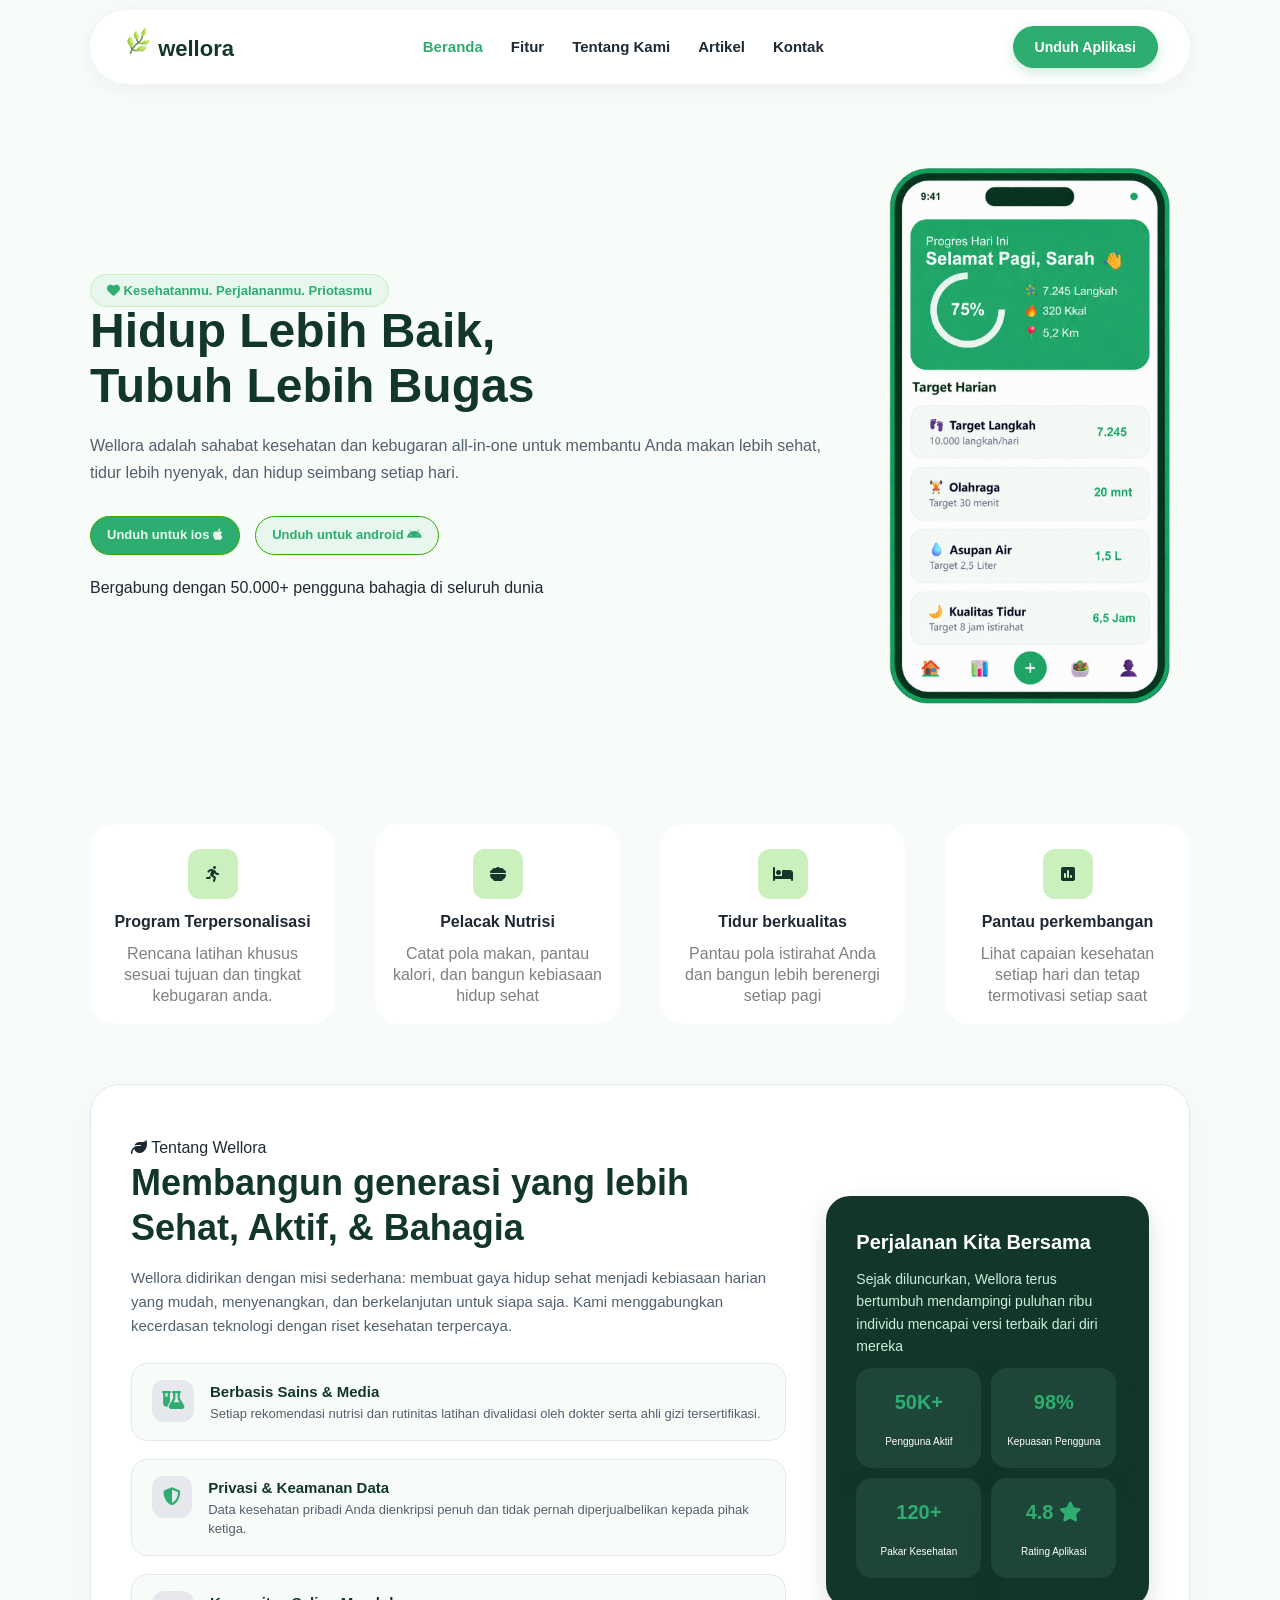
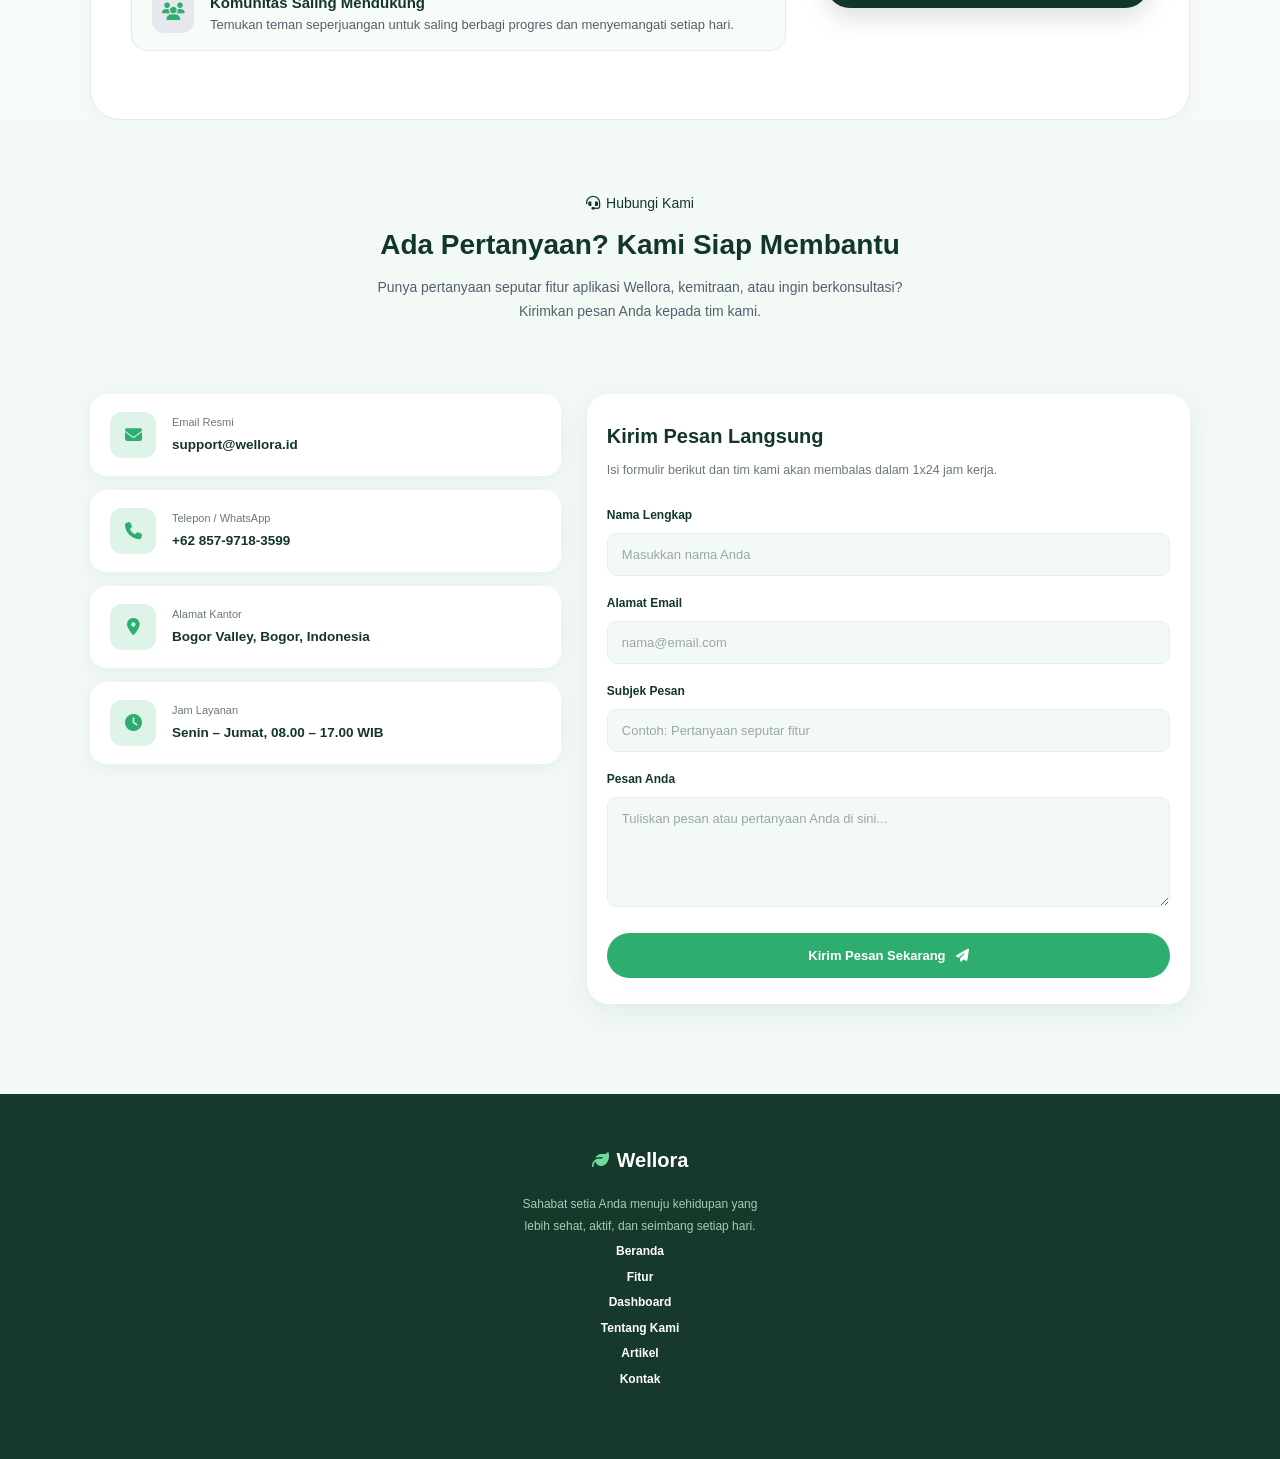
==== commit 5edf5f5b: "First Commit" ====
--- a/index.html
+++ b/index.html
@@ -302,9 +302,30 @@
         <li><a href="#artikel">Artikel</a></li>
         <li><a href="#kontak">Kontak</a></li>
       </ul>
-      <p class="footer-copy">
-         2026 Wellora. Seluruh hak cipta dilindungi. Yang Buat Guwa (Yunan X-2) Asli Pesat
-      </p>
     </footer>
+    <section>
+      
+      <button id="BtnBackToTop" class="btn-biarkeatas"
+      onclick="KeAtasHalaman()">
+        <i class="fa-solid fa-arrow-up"></i>
+      </section>
+      <script>
+        // setiap user scroll, menjalankan fungsi didalamnya, berulang- ulang selama user melakukan scrolling
+        window.addEventListener('scroll', function() {
+        const btntop =document.getElementById('BtnBackToTop');
+          if (window.scrollY > 300) {
+         btntop.style.display = 'flex'
+
+          } else{
+            btntop.style.display = 'none';
+          }
+        });
+        function KeAtasHalaman(){
+          window.scrollTo({
+            top: 0, behavior: 'smooth'
+          })
+        }
+        
+      </script>
   </body>
 </html>
--- a/style.css
+++ b/style.css
@@ -1,4 +1,11 @@
 /* reset all */
+:root{
+  --warna-hijau-gelap: #12372A;
+  --warna-button : #2ead70;
+  --warna-desc : #52606D;
+  --size-desc : 16px;
+  --size-judul : 48px;
+}
 * {
   box-sizing: border-box;
   margin: 0;
@@ -536,7 +543,8 @@
 
 .footer-desk {
   max-width: 260px;
-  margin: 0 auto 24px;
+  margin: 0 auto ;
+  display: 24px;
   font-size: 12px;
   line-height: 1.8;
   color: #a9c9b8;
@@ -544,7 +552,6 @@
 
 .footer-menu {
   list-style: none;
-  display: flex;
   justify-content: center;
   flex-wrap: wrap;
   gap: 8px 26px;
@@ -558,21 +565,23 @@
   font-weight: 700;
 }
 
-.footer-menu a:hover {
+.footer-menu:hover {
   color: #6fdc9f;
 }
 
 .footer-copy {
-  max-width: 760px;
-  margin: 0 auto;
-  border-top: 1px solid rgba(255, 255, 255, 0.08);
-  padding-top: 26px;
-  font-size: 11px;
+  max-width: 1000px;
+  margin: 1000;
+  border-top: 20px rgba(46, 173, 112, 0.18) ;
+  padding-top: 100px;
+  font-size: 10px;
   color: #6f917f;
-}
+  }
 
 /* responsif kontak */
-@media (max-width: 640px) {
+@media (max-width: 640px ){
+
+}
   .kontak-head h2 {
     font-size: 28px;
   }
@@ -583,4 +592,27 @@
     flex-direction: column;
     gap: 0;
   }
+  
+
+.btn-biarkeatas{
+  position: fixed;
+  bottom: 30px;
+  right: 30px;
+  width: 48px;
+  height: 48px;
+  background-color: green;
+  color: white;
+  
+  border: none; 
+  border-radius: 50%;
+  align-items: center;
+  justify-content: center;
+  font-size: 18px;
+  cursor: 0 6px 18px rgba(46, 173, 112, 0.4);
+  z-index: 999;
+  transition: all 0.2s ease;
+}
+.btn-biarkeatas:hover{
+  background-color: #12372a;
+  transform: translateY(-3px);
 }
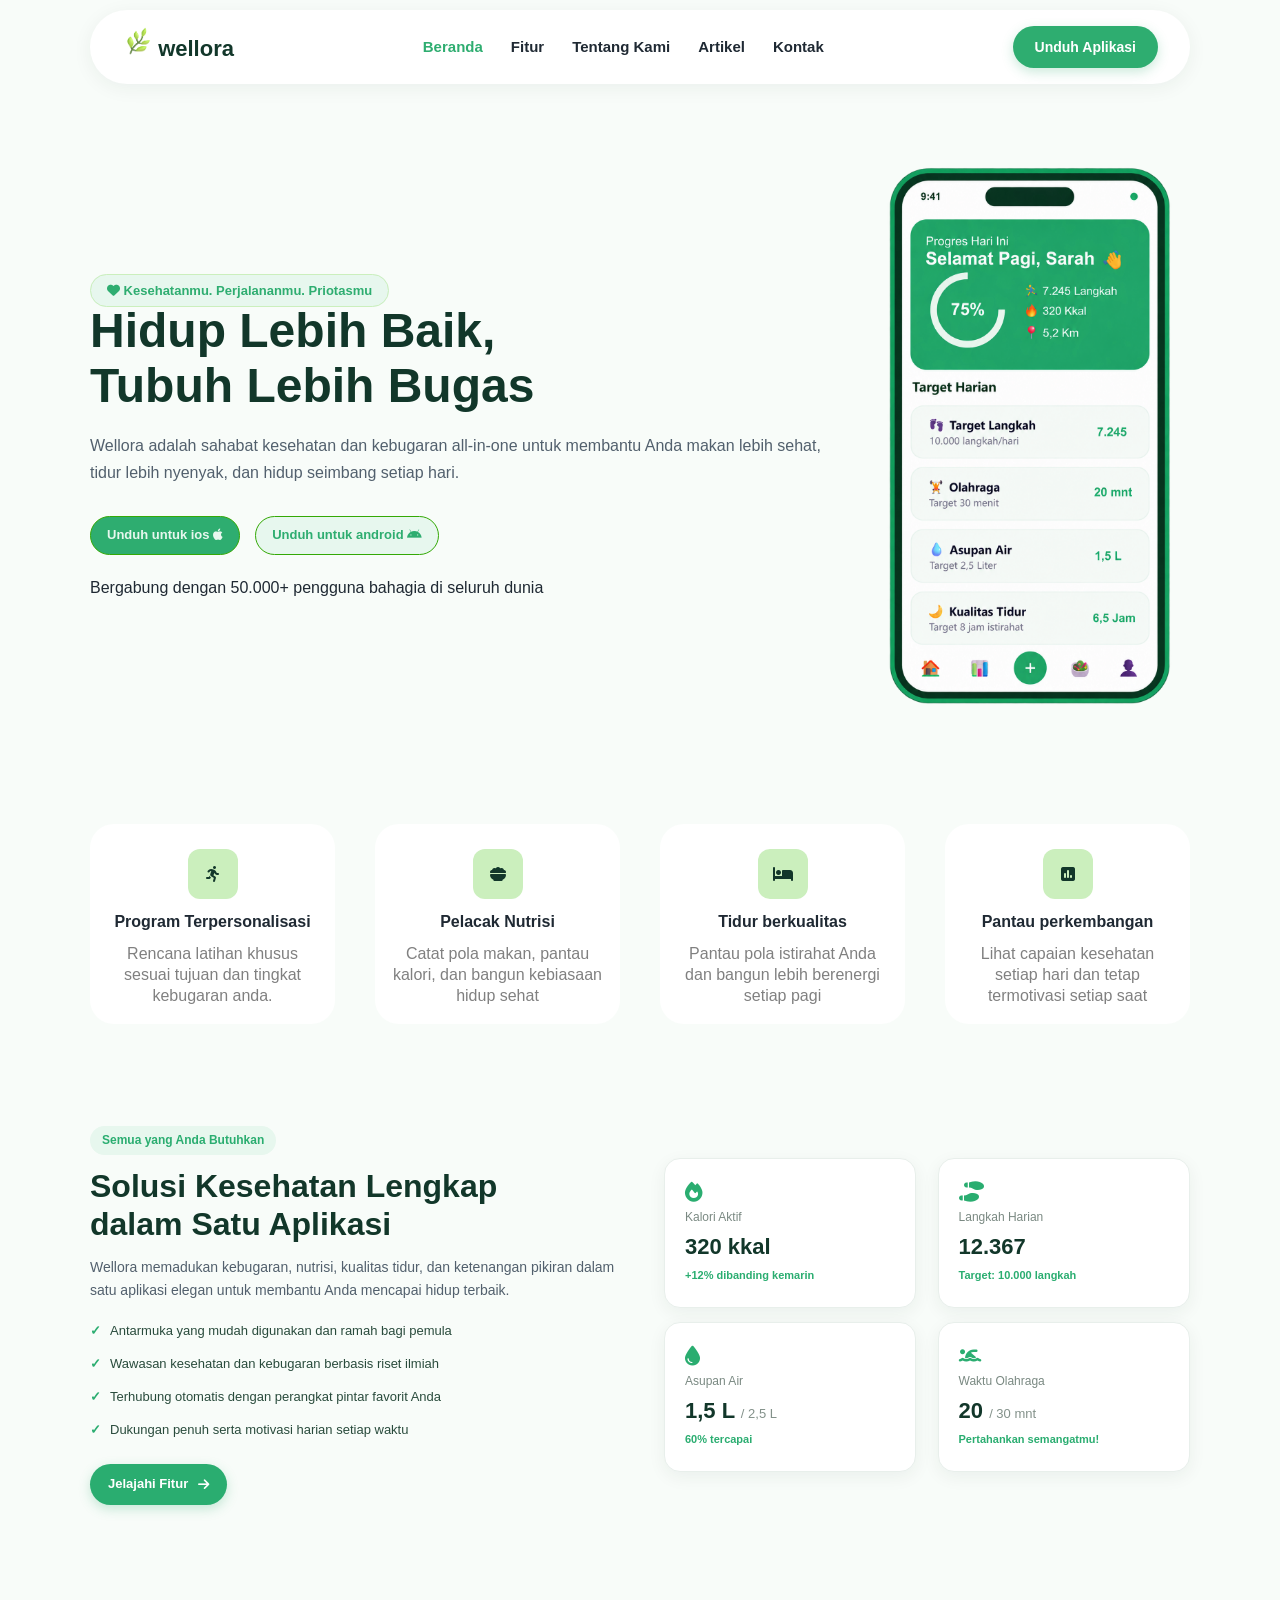
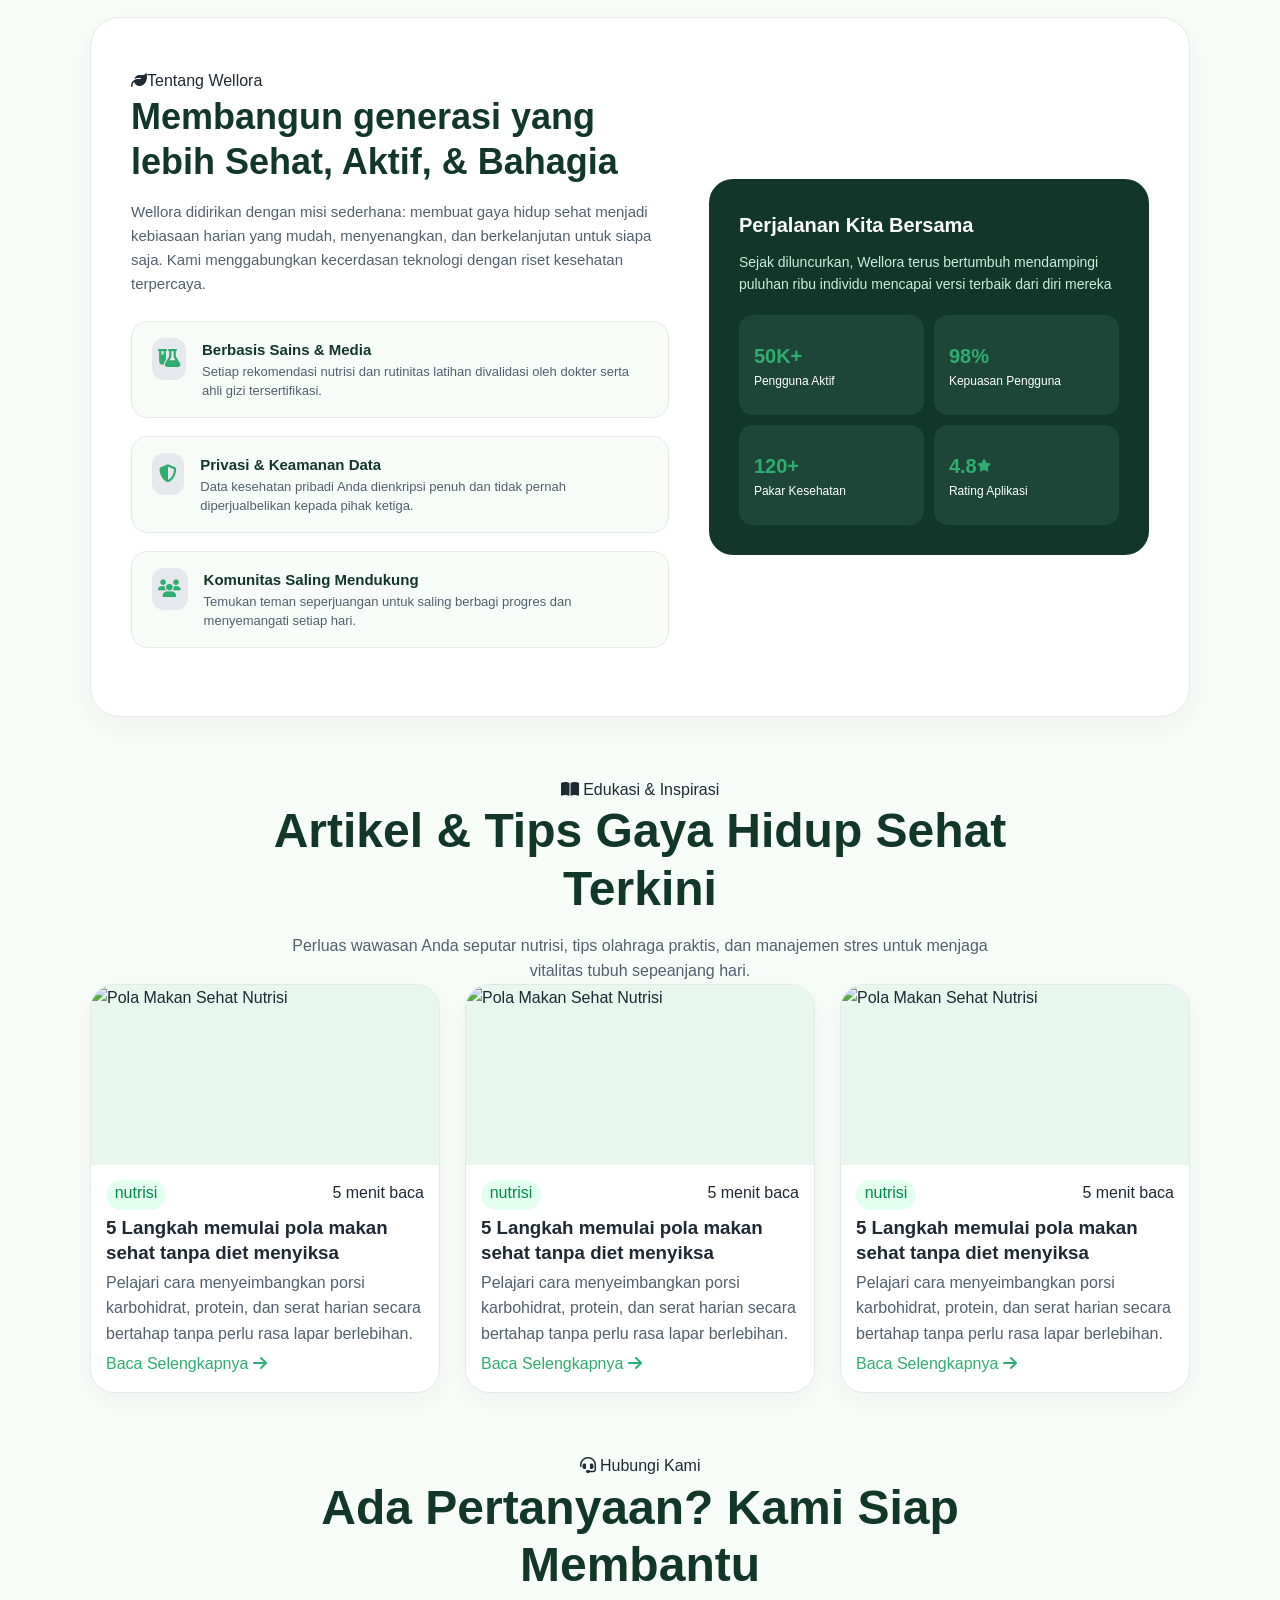
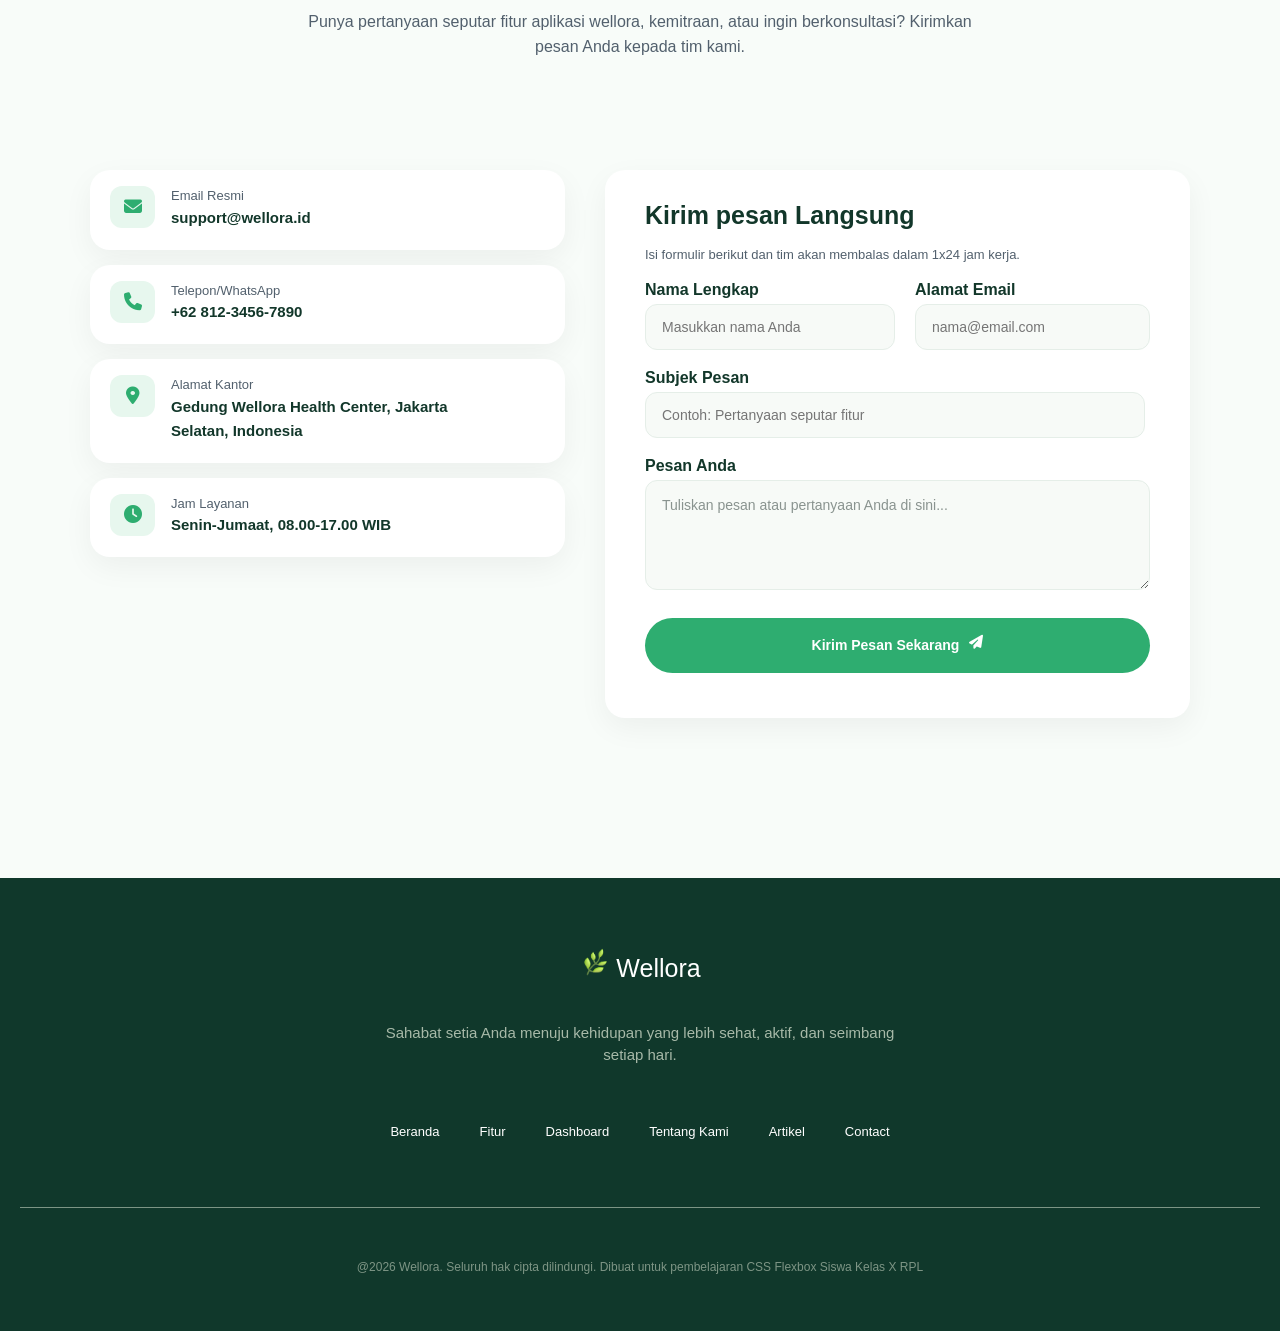
==== commit bff0ac84: "Upload project pertama" ====
--- a/index.html
+++ b/index.html
@@ -4,6 +4,7 @@
     <meta charset="UTF-8" />
     <meta name="viewport" content="width=device-width, initial-scale=1.0" />
     <link rel="stylesheet" href="style.css" />
+    <link rel="shortcut icon" href="logo wellora.png" type="image/x-icon">
 
     <!-- Font Awesome Icon Library -->
     <link
@@ -17,11 +18,11 @@
     <!-- Header -->
     <header>
       <!-- Logo -->
-      <a href="#beranda" class="nav-logo">
+      <a href="#" class="nav-logo">
         <span class="nav-logo-icon">
           <img
             src="logo wellora.png"
-            alt="logo wellora, sek loading..."
+            alt="wellora"
             width="30px"
             height="30px"
           />
@@ -30,12 +31,12 @@
       </a>
 
       <!-- Menu -->
-      <nav class="nav-menu">
+      <nav class="nav-menu" id="beranda">
         <a href="#beranda" class="nav-item active">Beranda</a>
-        <a href="#fitur" class="nav-item">Fitur</a>
-        <a href="#tentang" class="nav-item">Tentang Kami</a>
+        <a href="#feature" class="nav-item">Fitur</a>
+        <a href="#tenkami" class="nav-item">Tentang Kami</a>
         <a href="#artikel" class="nav-item">Artikel</a>
-        <a href="#kontak" class="nav-item">Kontak</a>
+        <a href="#contact" class="nav-item">Kontak</a>
       </nav>
 
       <!-- Tombol -->
@@ -45,7 +46,7 @@
     </header>
 
     <!-- Hero -->
-    <section class="hero" id="beranda">
+    <section class="hero">
       <div class="text-hero">
         <span class="badge-hero"
           ><i class="fa-solid fa-heart"></i> Kesehatanmu. Perjalananmu.
@@ -79,12 +80,12 @@
       </div>
 
       <div class="gambar-hero">
-        <img class="gambar" src="mobile.png" alt="mobile app, sek loading..." />
+        <img class="gambar" src="mobile.png" alt="mobile app" />
       </div>
     </section>
 
     <!-- container -->
-    <section class="card" id="fitur">
+    <section class="card">
       <div class="box">
         <div class="icon"><i class="fa-solid fa-person-running"></i></div>
         <h4 class="desk-box">Program Terpersonalisasi</h4>
@@ -118,11 +119,53 @@
       </div>
     </section>
 
+    <!-- Solusi -->
+     <section class="solusi" id="feature">
+        <div class="solusi-copy">
+            <span class="solusi-badge">Semua yang Anda Butuhkan</span>
+            <h2>Solusi Kesehatan Lengkap dalam Satu Aplikasi</h2>
+            <p class="solusi-desc">Wellora memadukan kebugaran, nutrisi, kualitas tidur, dan ketenangan pikiran dalam satu aplikasi elegan untuk membantu Anda mencapai hidup terbaik.</p>
+            <ul class="solusi-list">
+                <li>Antarmuka yang mudah digunakan dan ramah bagi pemula</li>
+                <li>Wawasan kesehatan dan kebugaran berbasis riset ilmiah</li>
+                <li>Terhubung otomatis dengan perangkat pintar favorit Anda</li>
+                <li>Dukungan penuh serta motivasi harian setiap waktu</li>
+            </ul>
+            <a href="#" class="solusi-button">Jelajahi Fitur <i class="fa-solid fa-arrow-right" aria-hidden="true"></i></a>
+        </div>
+        <div class="solusi-grid">
+            <article class="solusi-card">
+                <i class="fa-solid fa-fire"></i>
+                <span class="stat-label">Kalori Aktif</span>
+                <strong>320 kkal</strong>
+                <span class="stat-note">+12% dibanding kemarin</span>
+            </article>
+            <article class="solusi-card">
+                <i class="fa-solid fa-shoe-prints stat-icon" aria-hidden="true"></i>
+                <span class="stat-label">Langkah Harian</span>
+                <strong>12.367</strong>
+                <span class="stat-note">Target: 10.000 langkah</span>
+            </article>
+            <article class="solusi-card">
+                <i class="fa-solid fa-droplet stat-icon" aria-hidden="true"></i>
+                <span class="stat-label">Asupan Air</span>
+                <strong>1,5 L <small>/ 2,5 L</small></strong>
+                <span class="stat-note">60% tercapai</span>
+            </article>
+            <article class="solusi-card">
+                <i class="fa-solid fa-person-swimming stat-icon" aria-hidden="true"></i>
+                <span class="stat-label">Waktu Olahraga</span>
+                <strong>20 <small>/ 30 mnt</small></strong>
+                <span class="stat-note">Pertahankan semangatmu!</span>
+            </article>
+        </div>
+     </section>
+
     <!-- About us -->
-    <section class="about" id="tentang">
+    <section class="about" id="tenkami">
       <div class="about-kiri">
         <span class="about-badge">
-          <i class="fa-solid fa-leaf"></i> Tentang Wellora
+          <i class="fa-solid fa-leaf"></i>Tentang Wellora
         </span>
         <h2 class="about-title">
           Membangun generasi yang lebih Sehat, Aktif, & Bahagia
@@ -189,143 +232,247 @@
           <div class="card-about-kanan">
             <div class="card-item">
               <span class="card-about-kanan-bawah">50K+</span>
-              Pengguna Aktif
+              <span class="deskrip">Pengguna Aktif</span>
+              
             </div>
             <div class="card-item">
               <span class="card-about-kanan-bawah">98%</span>
-              Kepuasan Pengguna
+              <span class="deskrip">Kepuasan Pengguna</span>
+              
             </div>
             <div class="card-item">
               <span class="card-about-kanan-bawah">120+</span>
-              Pakar Kesehatan
+              <span class="deskrip">Pakar Kesehatan</span>
+              
             </div>
             <div class="card-item">
-              <span class="card-about-kanan-bawah">4.8 <i class="fa-solid fa-star"></i></span>
-              Rating Aplikasi
+              <span class="card-about-kanan-bawah">4.8<i class="fa-solid fa-star fa-2xs"></i></span>
+              <span class="deskrip">Rating Aplikasi</span>
+              
             </div>
           </div>
         </div>
       </div>
     </section>
 
-    <!-- Kontak -->
-    <section class="kontak" id="kontak">
-      <div class="kontak-wrap">
-        <div class="kontak-head">
-          <span class="kontak-label"
-            ><i class="fa-solid fa-headset"></i> Hubungi Kami</span
-          >
-          <h2>Ada Pertanyaan? Kami Siap Membantu</h2>
-          <p>
-            Punya pertanyaan seputar fitur aplikasi Wellora, kemitraan, atau
-            ingin berkonsultasi? Kirimkan pesan Anda kepada tim kami.
-          </p>
-        </div>
-
-        <div class="kontak-isi">
-          <!-- Kiri: info kontak -->
-          <div class="info-list">
-            <div class="info-card">
-              <div class="info-ikon"><i class="fa-solid fa-envelope"></i></div>
-              <div class="info-teks">
-                <small>Email Resmi</small>
-                <strong>support@wellora.id</strong>
-              </div>
-            </div>
-            <div class="info-card">
-              <div class="info-ikon"><i class="fa-solid fa-phone"></i></div>
-              <div class="info-teks">
-                <small>Telepon / WhatsApp</small>
-                <strong>+62 857-9718-3599</strong>
-              </div>
-            </div>
-            <div class="info-card">
-              <div class="info-ikon"><i class="fa-solid fa-location-dot"></i></div>
-              <div class="info-teks">
-                <small>Alamat Kantor</small>
-                <strong>Bogor Valley, Bogor, Indonesia</strong>
-              </div>
-            </div>
-            <div class="info-card">
-              <div class="info-ikon"><i class="fa-solid fa-clock"></i></div>
-              <div class="info-teks">
-                <small>Jam Layanan</small>
-                <strong>Senin – Jumat, 08.00 – 17.00 WIB</strong>
-              </div>
-            </div>
-          </div>
-
-          <!-- Kanan: form -->
-          <div class="form-card">
-            <h3>Kirim Pesan Langsung</h3>
-            <p class="sub">
-              Isi formulir berikut dan tim kami akan membalas dalam 1x24 jam kerja.
-            </p>
-            <div class="baris">
-              <div class="grup">
-                <label for="nama">Nama Lengkap</label>
-                <input type="text" id="nama" placeholder="Masukkan nama Anda" />
-              </div>
-              <div class="grup">
-                <label for="email">Alamat Email</label>
-                <input type="email" id="email" placeholder="nama@email.com" />
-              </div>
-            </div>
-            <div class="grup">
-              <label for="subjek">Subjek Pesan</label>
-              <input type="text" id="subjek" placeholder="Contoh: Pertanyaan seputar fitur" />
-            </div>
-            <div class="grup">
-              <label for="pesan">Pesan Anda</label>
-              <textarea id="pesan" placeholder="Tuliskan pesan atau pertanyaan Anda di sini..."></textarea>
-            </div>
-            <button type="button" class="btn-kirim">
-              Kirim Pesan Sekarang <i class="fa-solid fa-paper-plane"></i>
-            </button>
-          </div>
-        </div>
-      </div>
+     <!-- Artikel -->
+      <section class="artikel" id="artikel">
+        <!-- Judul -->
+        <div class="containerartikel">
+         <span>
+         <i class="fa-solid fa-book-open"></i> Edukasi & Inspirasi
+         </span>
+         <h1>Artikel & Tips Gaya Hidup Sehat<br>Terkini</h1>
+         <p>Perluas wawasan Anda seputar nutrisi, tips olahraga praktis, dan manajemen stres untuk menjaga<br>vitalitas tubuh sepeanjang hari.</p>
+        </div>
+
+        <!-- 3 CARD -->
+         <div class="articles-grid">
+          <!-- Artikel 1 -->
+           <div class="article-card">
+            <div class="article-img-box">
+              <img src="https://images.unsplash.com/photo-1498837167922-ddd27525d352?q=80&w=2070&auto=format&fit=crop&ixlib=rb-4.1.0&ixid=NHwxMjA3fDA%3D" alt="Pola Makan Sehat Nutrisi" class="article-img" width="600">
+            </div>
+            <div class="article-content">
+              <div class="article-meta">
+                <span class="article-tag">nutrisi</span>
+                <span>5 menit baca</span>
+              </div>
+              <h3 class="article-title">
+                5 Langkah memulai pola makan sehat tanpa diet menyiksa
+              </h3>
+              <p class="article-snippet">
+                Pelajari cara menyeimbangkan porsi karbohidrat, protein, dan serat harian secara bertahap tanpa perlu rasa lapar berlebihan.
+              </p>
+              <a href="" class="article-link">
+                Baca Selengkapnya
+                <i class="fa-solid fa-arrow-right"></i>
+              </a>
+            </div>
+
+           </div>
+
+            <!-- Artikel 2 -->
+           <div class="article-card">
+            <div class="article-img-box">
+              <img src="https://images.unsplash.com/photo-1476480862126-209bfaa8edc8?q=80&w=2940&auto=format&fit=crop&ixlib=rb-4.1.0&ixid=NHwxMjA3fDA%3D" alt="Pola Makan Sehat Nutrisi" class="article-img" width="600">
+            </div>
+            <div class="article-content">
+              <div class="article-meta">
+                <span class="article-tag">nutrisi</span>
+                <span>5 menit baca</span>
+              </div>
+              <h3 class="article-title">
+                5 Langkah memulai pola makan sehat tanpa diet menyiksa
+              </h3>
+              <p class="article-snippet">
+                Pelajari cara menyeimbangkan porsi karbohidrat, protein, dan serat harian secara bertahap tanpa perlu rasa lapar berlebihan.
+              </p>
+              <a href="" class="article-link">
+                Baca Selengkapnya
+                <i class="fa-solid fa-arrow-right"></i>
+              </a>
+            </div>
+
+           </div>
+
+            <!-- Artikel 3 -->
+           <div class="article-card">
+            <div class="article-img-box">
+              <img src="https://images.unsplash.com/photo-1541781774459-bb2af2f05b55?q=80&w=2060&auto=format&fit=crop&ixlib=rb-4.1.0&ixid=NHwxMjA3fDA%3D" alt="Pola Makan Sehat Nutrisi" class="article-img" width="600">
+            </div>
+            <div class="article-content">
+              <div class="article-meta">
+                <span class="article-tag">nutrisi</span>
+                <span>5 menit baca</span>
+              </div>
+              <h3 class="article-title">
+                5 Langkah memulai pola makan sehat tanpa diet menyiksa
+              </h3>
+              <p class="article-snippet">
+                Pelajari cara menyeimbangkan porsi karbohidrat, protein, dan serat harian secara bertahap tanpa perlu rasa lapar berlebihan.
+              </p>
+              <a href="" class="article-link">
+                Baca Selengkapnya
+                <i class="fa-solid fa-arrow-right"></i>
+              </a>
+            </div>
+
+           </div>
+         </div>
+      </section>
+
+    
+    <!-- hubungi kami -->
+    <section class="hubkami">
+  <div class="containerhub">
+    <span>
+      <i class="fa-solid fa-headset"></i> Hubungi Kami
+    </span>
+    <h1>Ada Pertanyaan? Kami Siap<br>Membantu</h1>
+    <p>Punya pertanyaan seputar fitur aplikasi wellora, kemitraan, atau ingin berkonsultasi? Kirimkan<br>pesan Anda kepada tim kami.</p>
+  </div>
     </section>
+    <section class="help" id="contact">
+  <div class="line">
+       <div class="linevalues">
+         <div class="lineitem">
+          <div class="lineicon">
+          <i class="fa-solid fa-envelope"></i>
+        </div>
+        <div class="linetext">
+          <div class="linetitle">Email Resmi</div>
+         <div class="linedesc">support@wellora.id</div>
+        </div>
+       </div>
+       <div class="lineitem">
+          <div class="lineicon">
+          <i class="fa-solid fa-phone"></i>
+        </div>
+        <div class="linetext">
+          <div class="linetitle">Telepon/WhatsApp</div>
+         <div class="linedesc">+62 812-3456-7890</div>
+        </div>
+       </div>
+       <div class="lineitem">
+          <div class="lineicon">
+          <i class="fa-solid fa-location-dot"></i>
+        </div>
+        <div class="linetext">
+          <div class="linetitle">Alamat Kantor</div>
+         <div class="linedesc">Gedung Wellora Health Center, Jakarta <br> Selatan, Indonesia</div>
+        </div>
+       </div>
+       <div class="lineitem">
+          <div class="lineicon">
+          <i class="fa-solid fa-clock"></i>
+        </div>
+        <div class="linetext">
+          <div class="linetitle">Jam Layanan</div>
+         <div class="linedesc">Senin-Jumaat, 08.00-17.00 WIB</div>
+        </div>
+       </div>
+      </div>
+
+
+    <div class="kirimepesan">
+      <h1>Kirim pesan Langsung</h1>
+      <p>Isi formulir berikut dan tim akan membalas dalam 1x24 jam kerja.</p>
+      <div class="nama">
+        <div class="namalengkap">
+          <h2>Nama Lengkap</h2>
+          <input type="text" placeholder="Masukkan nama Anda">
+        </div>
+          <div class="alamatemail">
+            <h2>Alamat Email</h2>
+            <input type="email" placeholder="nama@email.com">
+          </div>
+        </div>
+          <div class="subjek">
+            <div class="subjekpesan">
+              <h2>Subjek Pesan</h2>
+              <input type="text" placeholder="Contoh: Pertanyaan seputar fitur">
+            </div>
+            <div class="pesan">
+              <div class="pesananda">
+                <h2>Pesan Anda</h2>
+                <textarea placeholder="Tuliskan pesan atau pertanyaan Anda di sini..."></textarea>
+              </div>
+            </div>
+          </div>
+      
+      <div class="btnpesan">
+        <p>Kirim Pesan Sekarang <i class="fa-solid fa-paper-plane"></i></p>
+      </div>
+    </div>
+    </section>
 
     <!-- Footer -->
-    <footer class="footer">
-      <div class="footer-logo"><i class="fa-solid fa-leaf"></i> Wellora</div>
-      <p class="footer-desk">
-        Sahabat setia Anda menuju kehidupan yang lebih sehat, aktif, dan
-        seimbang setiap hari.
-      </p>
-      <ul class="footer-menu">
-        <li><a href="#beranda">Beranda</a></li>
-        <li><a href="#fitur">Fitur</a></li>
-        <li><a href="#dashboard">Dashboard</a></li>
-        <li><a href="#tentang">Tentang Kami</a></li>
-        <li><a href="#artikel">Artikel</a></li>
-        <li><a href="#kontak">Kontak</a></li>
-      </ul>
+    <footer>
+    <a href="#">
+     <span>
+      <img src="logo wellora.png" alt="icon wellora" width="30" height="30">
+     </span>
+     Wellora
+    </a>
+    <p>Sahabat setia Anda menuju kehidupan yang lebih sehat, aktif, dan seimbang <br> setiap hari.</p>
+      <nav>
+      <a href="#" class="navfooter">Beranda</a>
+      <a href="#" class="navfooter">Fitur</a>
+      <a href="#" class="navfooter">Dashboard</a>
+      <a href="#" class="navfooter">Tentang Kami</a>
+      <a href="#" class="navfooter">Artikel</a>
+      <a href="#" class="navfooter">Contact</a>
+      </nav>
+      <hr class="hrfooter">
+      <p class="footerp">@2026 Wellora. Seluruh hak cipta dilindungi. Dibuat untuk pembelajaran CSS Flexbox Siswa Kelas X RPL</p>
     </footer>
-    <section>
-      
-      <button id="BtnBackToTop" class="btn-biarkeatas"
-      onclick="KeAtasHalaman()">
-        <i class="fa-solid fa-arrow-up"></i>
-      </section>
-      <script>
-        // setiap user scroll, menjalankan fungsi didalamnya, berulang- ulang selama user melakukan scrolling
-        window.addEventListener('scroll', function() {
-        const btntop =document.getElementById('BtnBackToTop');
-          if (window.scrollY > 300) {
-         btntop.style.display = 'flex'
-
-          } else{
-            btntop.style.display = 'none';
-          }
-        });
-        function KeAtasHalaman(){
-          window.scrollTo({
-            top: 0, behavior: 'smooth'
-          })
-        }
-        
-      </script>
-  </body>
+    
+
+  <button id="btnBackToTop" class="btn-back-to-top"
+    onclick="keAtasHalaman()">
+    <i class="fa-solid fa-arrow-up"></i>
+  </button>
+
+  <script>
+    // setiap kali user melakukan scroll, jalankan fungsi di dalamnya, funsi ini akan dipanggil berulang-ulang selama pengguna melakukan scroll
+    window.addEventListener('scroll', function() {
+      // getElementByID : Mengambil elemen html yg memiliki ID btnBackToTop
+      const btnTop = document.getElementById('btnBackToTop');
+
+      if (window.scrollY > 300){
+        btnTop.style.display = 'flex';
+      } else {
+        btnTop.style.display = 'none'
+      }
+    })
+
+    function keAtasHalaman(){
+      window.scrollTo({
+        top : 0, behavior: 'smooth'
+        // bergulir halus ke bagian paling atas
+      })
+    }
+  </script>
+</body>
 </html>
--- a/style.css
+++ b/style.css
@@ -1,11 +1,14 @@
+/* BUAT VARIABEL DAN TERAPKAN UNTUK KESELURUHAN */
+
+:root {
+  --warna-hijau-gelap : #12372A;
+  --warna-button : #2EAD70;
+  --warna-text-desc : #52606D;
+  --size-text-desc : 16px;
+  --size-judul : 48px;
+}
+
 /* reset all */
-:root{
-  --warna-hijau-gelap: #12372A;
-  --warna-button : #2ead70;
-  --warna-desc : #52606D;
-  --size-desc : 16px;
-  --size-judul : 48px;
-}
 * {
   box-sizing: border-box;
   margin: 0;
@@ -14,6 +17,11 @@
 
 html {
   scroll-behavior: smooth;
+}
+
+/* Memberikan jarak */
+section {
+  scroll-margin-top: 30px;
 }
 
 body {
@@ -40,7 +48,7 @@
 .nav-logo {
   font-size: 22px;
   font-weight: 800;
-  color: #12372a;
+  color: var(--warna-hijau-gelap);
   text-decoration: none;
 }
 
@@ -100,6 +108,9 @@
   padding-top: 30px;
   padding-bottom: 60px;
 }
+
+/* .gambar-hero {
+} */
 
 .gambar {
   width: 100%;
@@ -120,7 +131,7 @@
 
 .judul-hero {
   font-size: 48px;
-  color: #12372a;
+  color: var(--warna-hijau-gelap);
   font-weight: 800;
   line-height: 1.15;
   margin-bottom: 20px;
@@ -128,7 +139,7 @@
 
 .deskripsi-hero {
   font-size: 16px;
-  color: #52606d;
+  color: var(--warna-text-desc);
   line-height: 1.65;
   margin-bottom: 30px;
 }
@@ -178,6 +189,21 @@
 }
 
 /* card */
+
+/* .card {
+  width: 90%;
+  max-width: auto;
+  height: 500px;
+
+  display: flex;
+
+  align-items: center;
+  gap: 40px;
+
+  padding: 0 0 0 150px;
+} */
+
+/* Card atau Box */
 .box {
   width: 600px;
   height: 200px;
@@ -185,6 +211,7 @@
   background-color: white;
   border: 1px;
   padding-top: 30px;
+  /* box-shadow: 0 4px 20px rgba(18, 55, 42, 0.06); */
   display: block;
   text-align: center;
 
@@ -199,7 +226,7 @@
 
 .icon {
   background-color: #cbefbd;
-  color: #12372a;
+  color: var(--warna-hijau-gelap);
   border: 1px;
   border-radius: 12px;
   width: 50px;
@@ -221,6 +248,142 @@
 .p-icon {
   line-height: 1.3;
   color: gray;
+}
+
+/* Solusi */
+.solusi {
+  display: flex;
+  justify-content: space-between;
+  align-items: center;
+  gap: 48px;
+  width: 90%;
+  max-width: 1100px;
+  margin: 0 auto 70px;
+  padding: 42px 0;
+}
+
+.solusi-copy {
+  width: 48%;
+}
+
+.solusi-badge {
+  display: inline-block;
+  margin-bottom: 12px;
+  padding: 5px 12px;
+  border-radius: 20px;
+  background: #e7f7ee;
+  color: #2aad70;
+  font-size: 12px;
+  font-weight: 700;
+}
+
+.solusi-copy h2 {
+  max-width: 480px;
+  margin-bottom: 12px;
+  color: var(--warna-hijau-gelap);
+  font-size: 32px;
+  line-height: 1.2;
+}
+
+.solusi-desc {
+  margin-bottom: 18px;
+  color: var(--warna-text-desc);
+  font-size: 14px;
+  line-height: 1.7;
+}
+
+.solusi-list {
+  display: flex;
+  flex-direction: column;
+  gap: 12px;
+  margin-bottom: 24px;
+  padding: 0;
+  color: #294b3c;
+  font-size: 13px;
+  list-style: none;
+}
+
+.solusi-list li::before {
+  content: "✓";
+  margin-right: 9px;
+  color: #2aad70;
+  font-weight: 800;
+}
+
+.solusi-button {
+  display: inline-flex;
+  align-items: center;
+  gap: 10px;
+  padding: 10px 18px;
+  border-radius: 24px;
+  background: #2aad70;
+  box-shadow: 0 4px 12px rgba(46, 173, 112, 0.25);
+  color: #fff;
+  font-size: 13px;
+  font-weight: 700;
+  text-decoration: none;
+  transition:
+    background-color 0.2s ease,
+    transform 0.2s ease;
+}
+
+.solusi-button:hover {
+  transform: translateY(-2px);
+  background: #248c5a;
+}
+
+.solusi-grid {
+  display: flex;
+  flex-wrap: wrap;
+  justify-content: space-between;
+  gap: 14px;
+  width: 48%;
+}
+
+.solusi-card {
+  display: flex;
+  min-height: 150px;
+  flex-direction: column;
+  align-items: flex-start;
+  justify-content: center;
+  gap: 6px;
+  padding: 20px;
+  border: 1px solid #e8efeb;
+  border-radius: 16px;
+  background: #fff;
+  box-shadow: 0 5px 18px rgba(18, 55, 42, 0.06);
+  width: 48%;
+  color: #7a8982;
+  font-size: 12px;
+  transition: transform 0.2s ease;
+}
+
+.solusi-card i {
+  color: #2aad70;
+  font-size: 20px;
+}
+
+.solusi-card strong {
+  color: var(--warna-hijau-gelap);
+  font-size: 22px;
+  line-height: 1.25;
+}
+
+.solusi-card strong small {
+  color: #83918a;
+  font-size: 13px;
+  font-weight: 500;
+}
+
+.solusi-card strong + span {
+  color: #2aad70;
+  font-size: 11px;
+  font-weight: 600;
+}
+.solusi-card:hover {
+  background-color: #ffffff;
+  transform: translateY(-4px);
+  box-shadow: 0 10px 24px rgba(18, 55, 42, 0.12);
 }
 
 /* about */
@@ -233,9 +396,15 @@
   padding: 50px 40px;
 }
 
+.about-kiri {
+  display: flex;
+  flex: 1.1;
+  flex-direction: column;
+}
+
 .about-title {
   font-size: 36px;
-  color: #12372a;
+  color: var(--warna-hijau-gelap);
   font-weight: 800;
   line-height: 1.25;
   margin-bottom: 16px;
@@ -243,7 +412,7 @@
 
 .about-desc {
   font-size: 15px;
-  color: #52606d;
+  color: var(--warna-text-desc);
   line-height: 1.6;
   margin-bottom: 25px;
 }
@@ -274,34 +443,40 @@
 .value-title {
   font-weight: 700;
   font-size: 15px;
-  color: #12372a;
+  color: var(--warna-hijau-gelap);
 }
 
 .value-desc {
   font-size: 13px;
-  color: #52606d;
+  color: var(--warna-text-desc);
   line-height: 1.5;
 }
 
+.about-kanan {
+  display: flex;
+  flex: 0.9;
+  flex-direction: column;
+}
+
 .box-about-kanan {
-  background-color: #12372a;
+  background-color: var(--warna-hijau-gelap);
   color: white;
   padding: 30px;
   border-radius: 24px;
-  box-shadow: 0 10px 25px rgba(18, 55, 42, 0.15);
+  box-shadow: 0, 10px, 25px, rgba(18, 55, 42, 0.15);
 }
 
 .title-about-kanan {
   font-size: 20px;
   font-weight: 800;
   color: white;
-  margin-bottom: 10px;
 }
 
 .desc-about-kanan {
   font-size: 14px;
   color: #cbefdb;
-  margin-bottom: 10px;
+  margin-top: 10px;
+  margin-bottom: 20px;
 }
 
 .card-about-kanan {
@@ -312,307 +487,474 @@
 
 .card-item {
   background-color: #1e4638;
-  width: 125px;
+  width: 185px;
   height: 100px;
   font-size: 10px;
-  border-radius: 16px;
-  box-shadow: 0 10px 25px rgba(18, 55, 42, 0.15);
-
-  display: flex;
-  justify-content: center;
-  align-items: center;
-  flex-wrap: wrap;
-  padding: 10px;
+  border-radius: 14px;
+  display: flex;
+  flex-direction: column;
+  justify-content: center;
+  align-items: start;
+  padding-left: 15px;
 }
 
 .card-about-kanan-bawah {
   color: #2ead70;
+  /* background-color: wheat; */
   font-size: 20px;
+  font-weight: 900;
+}
+
+.deskrip {
+  font-size: 12px;
+}
+
+#logo {
+  margin-right: 5px;
+}
+
+.title-hubungi {
+  margin-top: 20px;
+  text-align: center;
+}
+
+/* artikel */
+.artikel {
+  width: 90%;
+  max-width: 1100px;
+  margin: 10px auto 30px auto;
+  margin-top: 60px;
+  margin-bottom: 60px;
+}
+
+.containerartikel {
+    text-align: center;
+  /* display: flex; */
+  align-items: center;
+  justify-content: center;
+}
+
+.artikel span {
+  font-weight: 150px;
+}
+
+.artikel h1 {
+  font-size: var(--size-judul);
+  color: var(--warna-hijau-gelap);
+  line-height: 1.2;
+  font-weight: 800;
+  margin-bottom: 15px;
+}
+
+.artikel p {
+  font-size: var(--size-text-desc); 
+  color: var(--warna-text-desc);
+  font-weight: 150px;
+  line-height: 1.6;
+}
+
+  /* card artikel */
+
+.articles-grid {
+  display: grid;
+  grid-template-columns: repeat(3, 1fr);
+  width: 100%;
+  gap: 25px;
+}
+
+.article-card {
+  background-color: white;
+  border-radius: 24px;
+  border: 1px solid #E5E7EB;
+  box-shadow: 0 8px 24px rgba(18, 55, 42, 0.04);
+  transition: transform 0.2 ease, box-shadow 0.2 ease;
+  overflow: hidden;
+  
+}
+
+.article-card:hover {
+  transform: translateY(-5px);
+  box-shadow: 0 14px 30px rgba(18, 55, 42, 0.08);
+}
+
+.article-img-box {
+  width: 100%;
+  height: 180px;
+  background-color: #E7F7EE;
+  overflow: hidden;
+}
+
+.article-img{
+  width: 100%;
+  height: 100%;
+  object-fit: cover;
+  transition: transform 0.3 ease;
+}
+
+.article-card:hover .article-img{
+  transform: scale(1.06);
+}
+
+.article-content {
+  padding: 15px;
+}
+
+.article-meta{
+  display: flex;
+  justify-content: space-between;
+  width: 100%;
+  margin-bottom: 5px;
+}
+
+.article-tag{
+  background-color: rgb(227, 255, 240);
+  color: #008947;
+  border: none;
+  border-radius: 16px;
+  width: 60px;
+  height: 30px;
+  display: flex;
+  justify-content: center;
+  align-content: center;
+}
+
+.article-title{
+  margin-bottom: 2px;
+  line-height: 25px;
+  margin-bottom: 5px;
+}
+
+.article-snippet{
+  margin-bottom: 5px;
+  font-size: 1px;
+  margin-top: 2px;
+}
+
+.article-link{
+  text-decoration: none;
+  color: #2EAD70;
+}
+
+/* hubungi kami */
+
+.hubkami {
+  width: 90%;
+  max-width: 1100px;
+  margin: 10px auto 30px auto;
+  text-align: center;
+  display: flex;
+  align-items: center;
+  justify-content: center;
+  margin-top: 60px;
+  margin-bottom: 60px;
+}
+
+.hubkami span {
+  font-weight: 150px;
+}
+
+.hubkami h1 {
+  font-size: var(--size-judul);
+  color: var(--warna-hijau-gelap);
+  line-height: 1.2;
+  font-weight: 800;
+  margin-bottom: 15px;
+}
+
+.hubkami p {
+  font-size: var(--size-text-desc);
+  color: var(--warna-text-desc);
+  font-weight: 150px;
+  line-height: 1.6;
+} 
+
+/* help */
+.linevalues {
+  display: flex;
+  flex-direction: column;
+  gap: 15px;
+  width: 100%;
+  max-width: 500px;
+}
+
+.lineitem {
+  display: flex;
+  gap: 16px;
+  background-color: white;
+  padding: 16px 20px;
+  border-radius: 20px;
+  box-shadow: 0 10px 30px rgba(0, 0, 0, 0.05);
+  align-items: flex-start;
+}
+
+.lineicon {
+  font-size: 18px;
+  border-radius: 12px;
+  background-color: #E7F7EE;
+  color: #2ead70;
+  width: 45px;
+  height: 42px;
+  display: flex;
+  align-items: center;
+  justify-content: center;
+  flex-shrink: 0;
+}
+
+.linetitle {
+    font-size: 13px;
+  color: var(--warna-text-desc);
+  line-height: 1.5;
+}
+
+.linedesc {
+  font-weight: 800;
+  font-size: 15px;
+  color: var(--warna-hijau-gelap);
+  margin-bottom: 4px;
+}
+
+.kirimepesan {
+  width: 1000px;
+  gap: 16px;
+  background-color: white;
+  padding: 30px 40px;
+  border-radius: 20px;
+  box-shadow: 0 10px 30px rgba(0, 0, 0, 0.05);
+}
+
+.kirimepesan h1 {
+  font-size: 25px;
+  color: var(--warna-hijau-gelap);
+  line-height: 1.2;
+  font-weight: 800;
+  margin-bottom: 15px;
+}
+
+.kirimepesan p {
+  font-size: 13px;
+  color: var(--warna-text-desc);
+  line-height: 1.5;
+  margin-bottom: 15px;
+}
+
+.nama {
+  display: flex;
+  gap: 20px;
+}
+
+.namalengkap h2 {
+  font-size: 16px;
+  color: var(--warna-hijau-gelap);
+  line-height: 1.2;
+  font-weight: 800;
+  margin-bottom: 5px;
+}
+
+.alamatemail h2 {
+  font-size: 16px;
+  color: var(--warna-hijau-gelap);
+  line-height: 1.2;
+  font-weight: 800;
+  margin-bottom: 5px;
+}
+
+.namalengkap input {
+    padding: 14px 16px;
+    margin-bottom: 18px;
+    border: 1px solid #e5eee8;
+    border-radius: 12px;
+    background-color: #f7faf7;
+    font-family: Arial, sans-serif;
+    font-size: 14px;
+    box-sizing: border-box;
+    width: 250px;
+}
+
+textarea {
+    height: 110px;
+}
+
+label {
+    display: block;
+    margin-bottom: 10px;
+    font-weight: bold;
+    color: #25483d;
+}
+
+.alamatemail input {
+     padding: 14px 16px;
+    margin-bottom: 18px;
+    border: 1px solid #e5eee8;
+    border-radius: 12px;
+    background-color: #f7faf7;
+    font-family: Arial, sans-serif;
+    font-size: 14px;
+    box-sizing: border-box;
+    width: 235px;
+}
+
+.subjek {
+  display: flex;
+  flex-direction: column;
+}
+
+.subjekpesan h2 {
+  font-size: 16px;
+  color: var(--warna-hijau-gelap);
+  line-height: 1.2;
+  font-weight: 800;
+  margin-bottom: 5px;
+}
+
+.subjekpesan input {
+    padding: 14px 16px;
+    margin-bottom: 18px;
+    border: 1px solid #e5eee8;
+    border-radius: 12px;
+    background-color: #f7faf7;
+    font-family: Arial, sans-serif;
+    font-size: 14px;
+    box-sizing: border-box;
+    width: 500px;
+}
+
+.pesananda h2 {
+  font-size: 16px;
+  color: var(--warna-hijau-gelap);
+  line-height: 1.2;
+  font-weight: 800;
+  margin-bottom: 5px;
+}
+
+textarea {
+    width: 100%;
+    height: 110px;
+    padding: 16px;
+    box-sizing: border-box;
+    border: 1px solid #e5eee8;
+    border-radius: 12px;
+    background-color: #f7faf7;
+    font-family: Arial, sans-serif;
+    font-size: 14px;
+    color: #25483d;
+    resize: vertical;
+    outline: none;
+}
+
+textarea::placeholder {
+    color: #89938f;
+}
+
+.btnpesan {
+  margin-top: 20px;
+  background-color: #2ead70;
+  text-align: center;
+  border-radius: 30px;
+}
+
+.btnpesan:hover {
+  background-color: #248c5a;
+  transform: translateY(-2px);
+  transition: transform 0.2s ease;
+}
+
+
+.btnpesan p {
+  color: white;
+  border-radius: 25px;
+  padding: 17px 30px;
+  border: none;
   font-weight: 700;
-}
-
- 
-.kontak {
-  background-color: #f3faf6;
-  padding: 70px 20px 90px;
-}
-
-.kontak-wrap {
+  font-size: 14px;
+  display: flex;
+  justify-content: center;
+  gap: 10px;
+}
+
+.line {
+  width: 90%;
   max-width: 1100px;
   margin: 0 auto;
-}
-
-.kontak-head {
-  text-align: center;
-  max-width: 560px;
-  margin: 0 auto 70px;
-}
-
-.kontak-label {
-  font-size: 14px;
-  color: #12372a;
-  display: inline-flex;
-  align-items: center;
-  gap: 6px;
-  margin-bottom: 14px;
-}
-
-.kontak-head h2 {
-  font-size: 38px;
-  line-height: 1.2;
-  font-weight: 800;
-  color: #12372a;
-  margin-bottom: 14px;
-}
-
-.kontak-head p {
-  font-size: 14px;
-  line-height: 1.7;
-  color: #52606d;
-}
-
-.kontak-isi {
-  display: flex;
-  align-items: flex-start;
-  gap: 26px;
-  flex-wrap: wrap;
-}
-
-.info-list {
-  flex: 1 1 340px;
-  display: flex;
-  flex-direction: column;
-  gap: 14px;
-}
-
-.info-card {
-  background-color: white;
-  border-radius: 16px;
-  padding: 18px 20px;
-  display: flex;
-  align-items: center;
-  gap: 16px;
-  box-shadow: 0 4px 18px rgba(18, 55, 42, 0.06);
-}
-
-.info-ikon {
-  width: 46px;
-  height: 46px;
-  border-radius: 12px;
-  background-color: #dff4e8;
-  color: #2ead70;
-  display: flex;
-  align-items: center;
-  justify-content: center;
-  font-size: 17px;
-  flex-shrink: 0;
-}
-
-.info-teks small {
-  display: block;
-  font-size: 11px;
-  color: #6b7a73;
-  margin-bottom: 4px;
-}
-
-.info-teks strong {
-  display: block;
-  font-size: 13.5px;
-  font-weight: 700;
-  color: #12372a;
-  line-height: 1.4;
-}
-
-.form-card {
-  flex: 1.4 1 420px;
-  background-color: white;
-  border-radius: 22px;
-  padding: 34px 36px;
-  box-shadow: 0 8px 30px rgba(18, 55, 42, 0.08);
-}
-
-.form-card h3 {
-  font-size: 20px;
-  font-weight: 800;
-  color: #12372a;
-  margin-bottom: 8px;
-}
-
-.form-card .sub {
-  font-size: 12.5px;
-  color: #6b7a73;
-  margin-bottom: 26px;
-}
-
-.baris {
-  display: flex;
-  gap: 20px;
-}
-
-.baris .grup {
-  flex: 1;
-  min-width: 0;
-}
-
-.grup {
-  margin-bottom: 18px;
-}
-
-.grup label {
-  display: block;
-  font-size: 12px;
-  font-weight: 700;
-  color: #12372a;
-  margin-bottom: 8px;
-}
-
-.grup input,
-.grup textarea {
-  width: 100%;
-  font-family: inherit;
-  font-size: 13px;
-  color: #1f2933;
-  background-color: #f3faf6;
-  border: 1px solid #e3efe8;
-  border-radius: 10px;
-  padding: 13px 14px;
-  outline: none;
-  transition: border-color 0.2s, box-shadow 0.2s;
-}
-
-.grup input::placeholder,
-.grup textarea::placeholder {
-  color: #9aa8a1;
-}
-
-.grup input:focus,
-.grup textarea:focus {
-  border-color: #2ead70;
-  box-shadow: 0 0 0 3px rgba(46, 173, 112, 0.18);
-}
-
-.grup textarea {
-  height: 110px;
-  resize: vertical;
-}
-
-.btn-kirim {
-  width: 100%;
-  border: none;
-  cursor: pointer;
-  background-color: #2ead70;
-  color: white;
-  font-family: inherit;
-  font-size: 13px;
-  font-weight: 700;
-  padding: 15px;
-  border-radius: 999px;
-  display: flex;
-  align-items: center;
-  justify-content: center;
-  gap: 10px;
-  margin-top: 6px;
-  transition: background-color 0.2s;
-}
-
-.btn-kirim:hover {
-  background-color: #248c5a;
-}
-
-
-.footer {
-  background-color: #17392b;
-  color: white;
-  text-align: center;
-  padding: 50px 20px 28px;
-}
-
-.footer-logo {
-  font-size: 20px;
-  font-weight: 800;
-  display: inline-flex;
-  align-items: center;
-  gap: 8px;
-  margin-bottom: 18px;
-}
-
-.footer-logo i {
-  color: #6fdc9f;
-  font-size: 17px;
-}
-
-.footer-desk {
-  max-width: 260px;
-  margin: 0 auto ;
-  display: 24px;
-  font-size: 12px;
-  line-height: 1.8;
-  color: #a9c9b8;
-}
-
-.footer-menu {
-  list-style: none;
-  justify-content: center;
-  flex-wrap: wrap;
-  gap: 8px 26px;
-  margin-bottom: 40px;
-}
-
-.footer-menu a {
+
+  display: flex;
+  justify-content: space-between;
+  gap: 40px;
+  padding-top: 50px;
+  padding-bottom: 60px;
+}
+
+footer {
+  margin-top: 100px;
+    width: 100%;
+    min-height: 310px;
+    background-color: #10382B;
+    box-sizing: border-box;
+    padding: 40px 20px;
+    text-align: center;
+    line-height: 100px;
+}
+
+footer a{
   color: white;
   text-decoration: none;
+  font-size: 25px;
+  font-weight: 500;
+}
+
+footer p {
+  font-size: 15px;
+  color: #A7B9A8;
+  line-height: 1.5;
+  margin-bottom: 15px;
+}
+
+footer nav {
+  display: flex;
+  justify-content: center;
+  gap: 40px;
+}
+
+.navfooter  {
+  font-size: 13px;
+}
+
+.footerp {
+  color: #a7b9a8b8;
   font-size: 12px;
-  font-weight: 700;
-}
-
-.footer-menu:hover {
-  color: #6fdc9f;
-}
-
-.footer-copy {
-  max-width: 1000px;
-  margin: 1000;
-  border-top: 20px rgba(46, 173, 112, 0.18) ;
-  padding-top: 100px;
-  font-size: 10px;
-  color: #6f917f;
-  }
-
-/* responsif kontak */
-@media (max-width: 640px ){
-
-}
-  .kontak-head h2 {
-    font-size: 28px;
-  }
-  .form-card {
-    padding: 26px 20px;
-  }
-  .baris {
-    flex-direction: column;
-    gap: 0;
-  }
-  
-
-.btn-biarkeatas{
+  margin-top: 50px;
+}
+
+.hrfooter {
+    border: none;
+    height: 1px;
+    background-color: #a7b9a8b8;
+    margin: 25px 0;
+}
+
+
+/* tombol biar ke atas */
+.btn-back-to-top {
   position: fixed;
   bottom: 30px;
   right: 30px;
   width: 48px;
   height: 48px;
-  background-color: green;
-  color: white;
-  
-  border: none; 
+  background-color: #2ead70;
+  color: #ffffff;
+  border: none;
   border-radius: 50%;
   align-items: center;
   justify-content: center;
   font-size: 18px;
-  cursor: 0 6px 18px rgba(46, 173, 112, 0.4);
+  cursor: pointer;
+  box-shadow: 0 6px 18px rgba(46, 173, 112, 0.4);
   z-index: 999;
+  /* z-index mengatur tumpukan atau layer, jika value nya tinggi maka posisi berada di paling atas */
   transition: all 0.2s ease;
-}
-.btn-biarkeatas:hover{
-  background-color: #12372a;
+  display: none;
+}
+
+.btn-back-to-top:hover {
+  background-color: var(--warna-hijau-gelap);
   transform: translateY(-3px);
 }
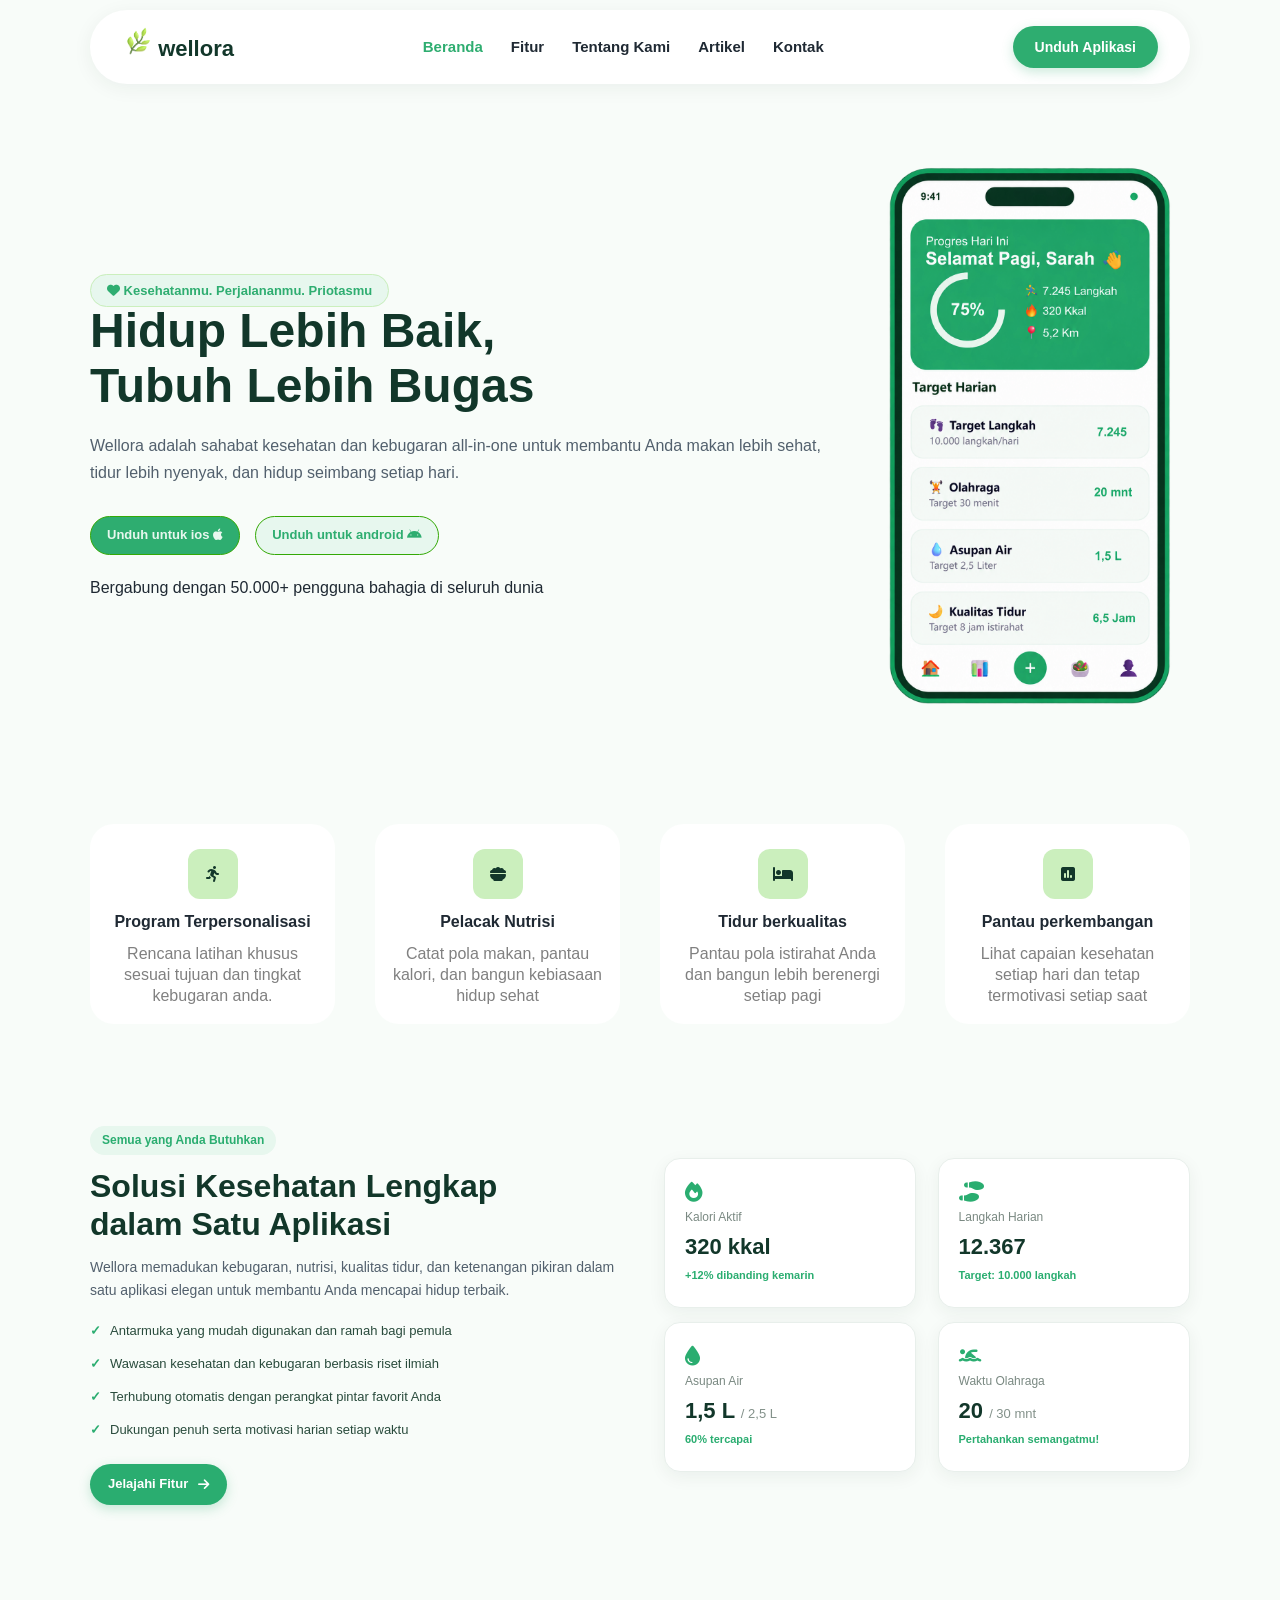
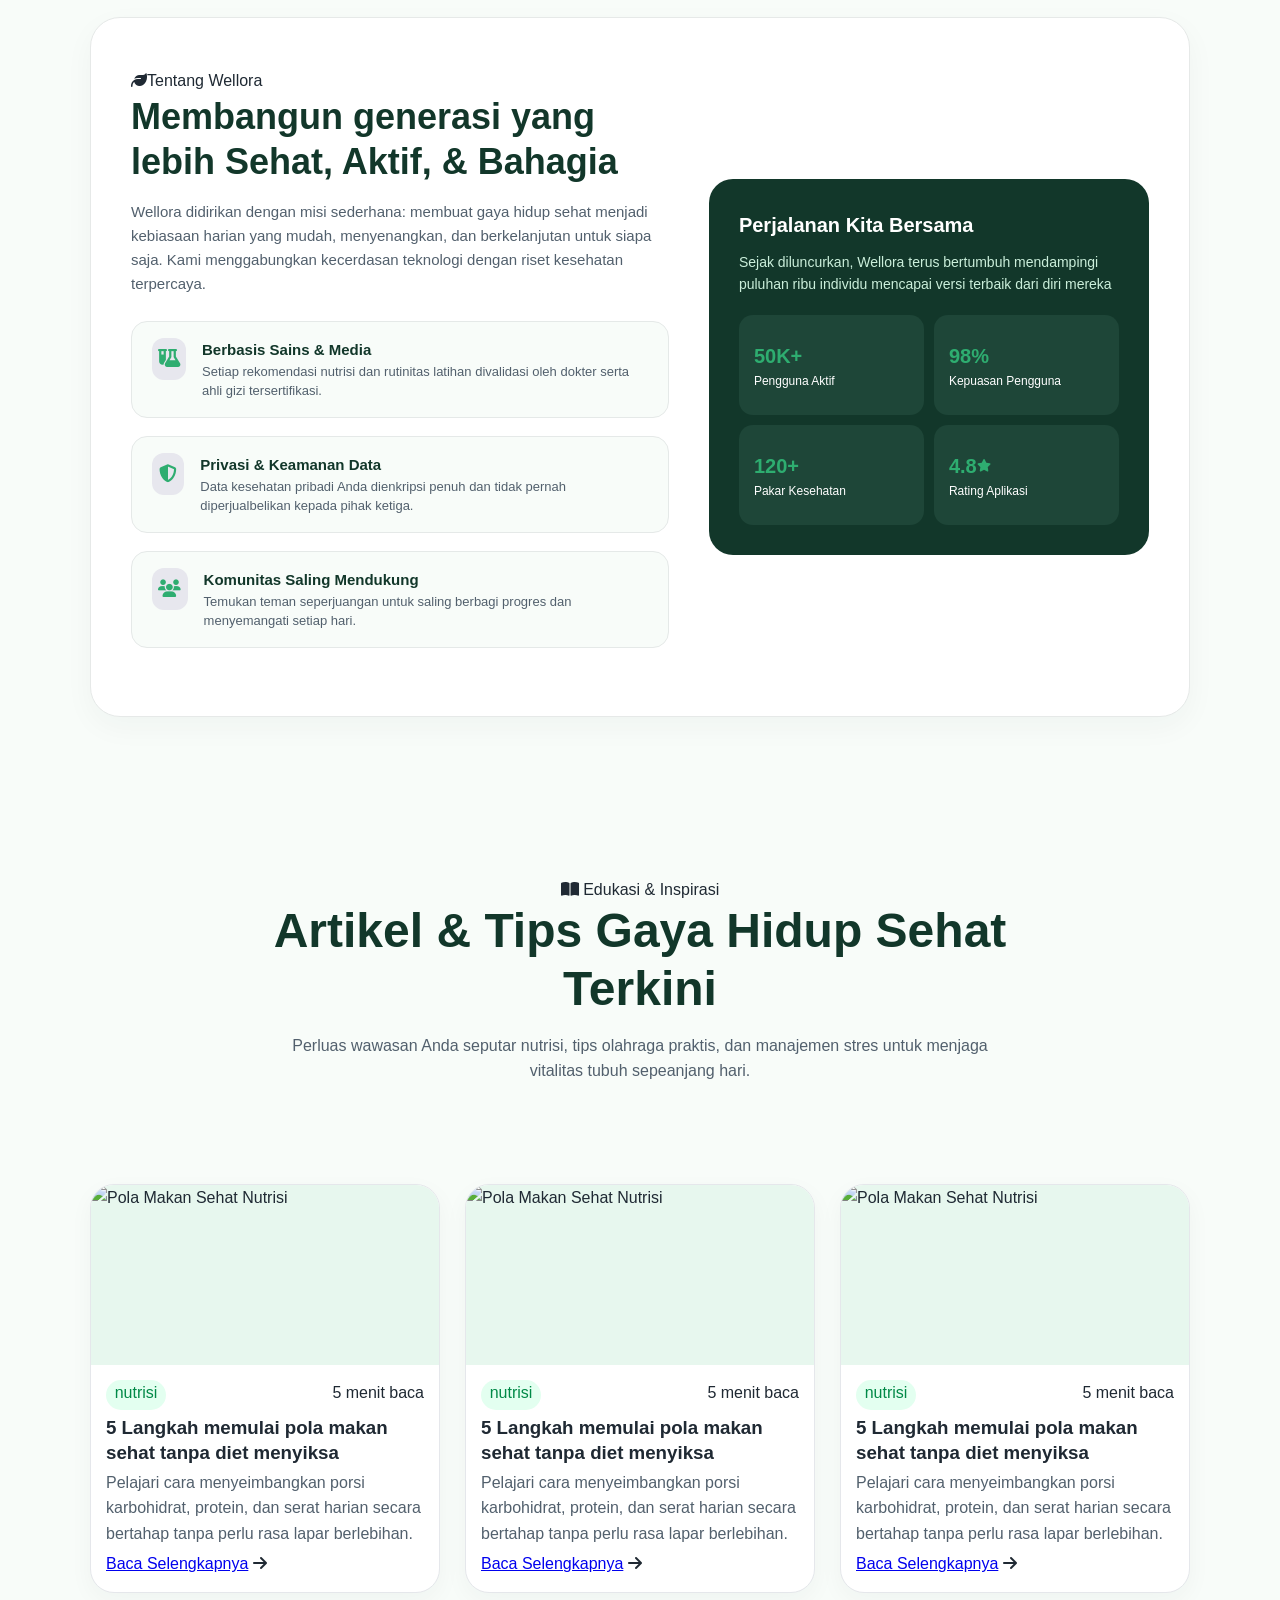
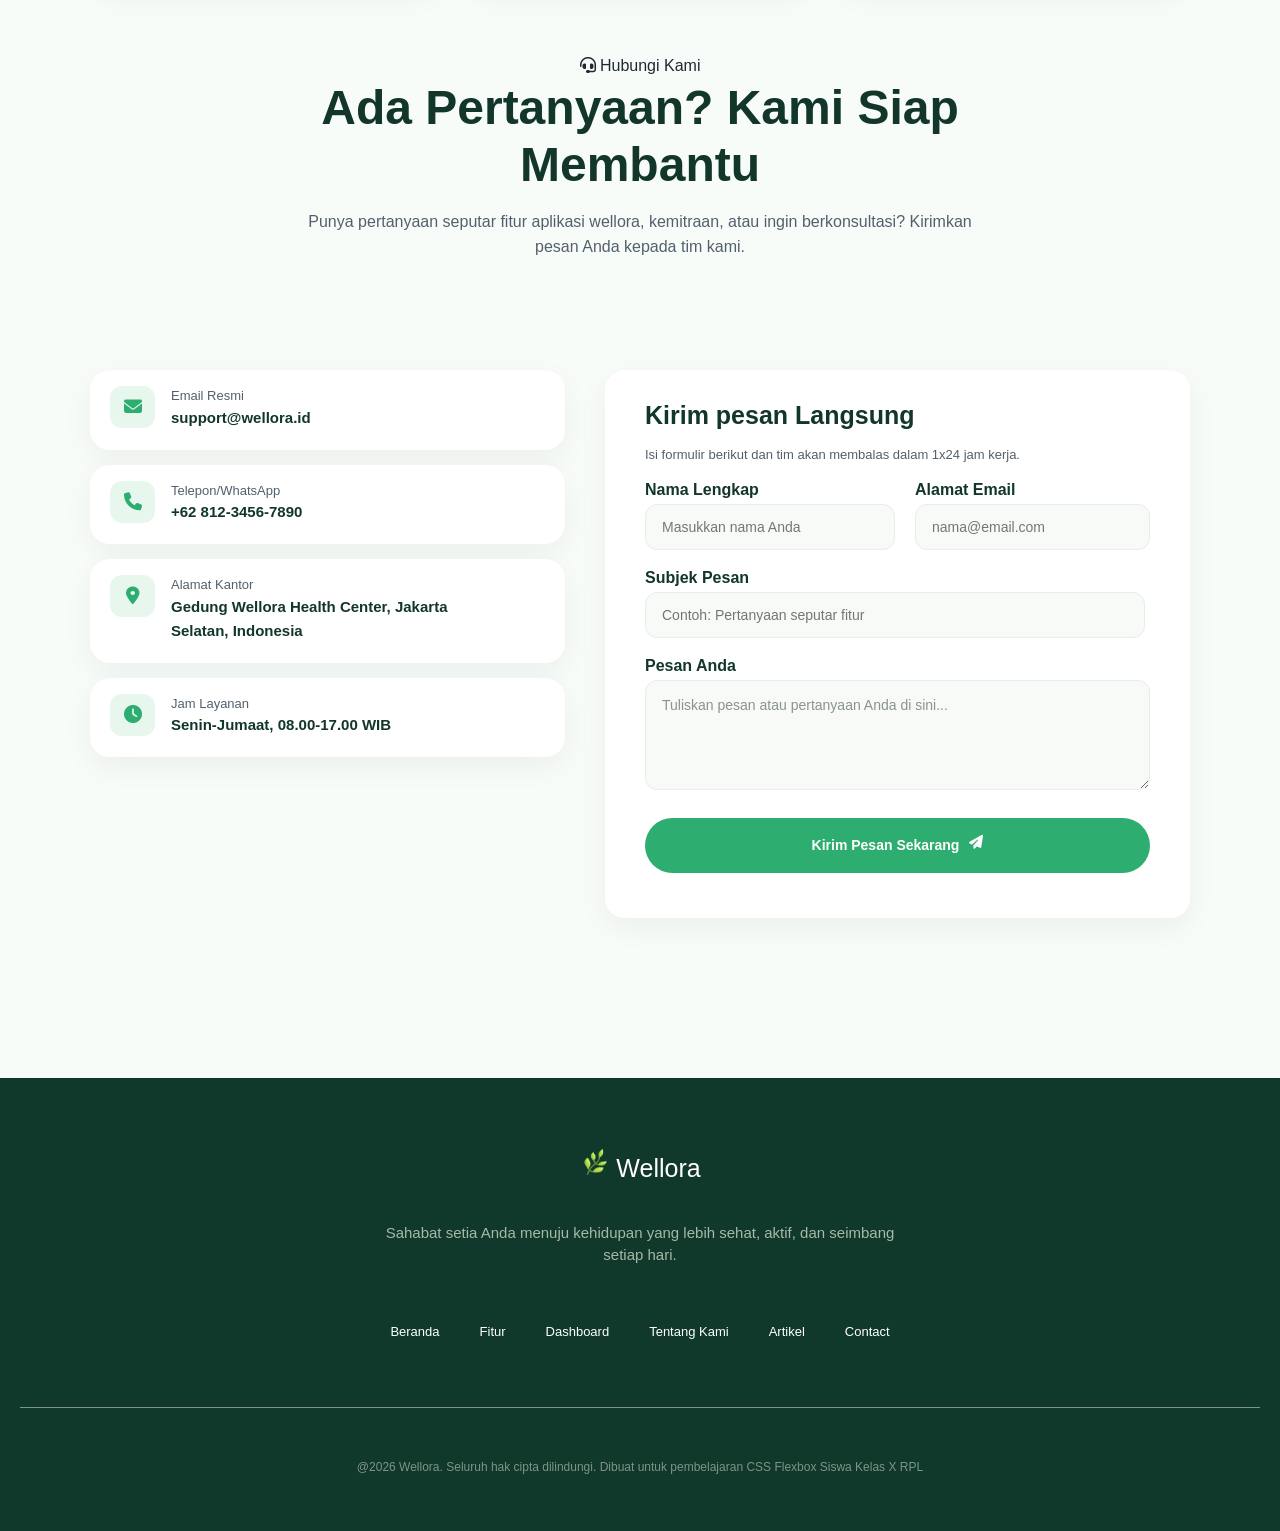
==== commit 2e7db804: "Update" ====
--- a/index.html
+++ b/index.html
@@ -21,7 +21,7 @@
       <a href="#" class="nav-logo">
         <span class="nav-logo-icon">
           <img
-            src="logo wellora.png"
+            src="Aset/logo wellora.png"
             alt="wellora"
             width="30px"
             height="30px"
@@ -80,7 +80,7 @@
       </div>
 
       <div class="gambar-hero">
-        <img class="gambar" src="mobile.png" alt="mobile app" />
+        <img class="gambar" src="Aset/mobile.png" alt="mobile app" />
       </div>
     </section>
 
@@ -285,7 +285,7 @@
                 Pelajari cara menyeimbangkan porsi karbohidrat, protein, dan serat harian secara bertahap tanpa perlu rasa lapar berlebihan.
               </p>
               <a href="" class="article-link">
-                Baca Selengkapnya
+                <a href="Detail.html">Baca Selengkapnya</a>
                 <i class="fa-solid fa-arrow-right"></i>
               </a>
             </div>
@@ -309,7 +309,7 @@
                 Pelajari cara menyeimbangkan porsi karbohidrat, protein, dan serat harian secara bertahap tanpa perlu rasa lapar berlebihan.
               </p>
               <a href="" class="article-link">
-                Baca Selengkapnya
+              <a href="Detail.html">Baca Selengkapnya</a>
                 <i class="fa-solid fa-arrow-right"></i>
               </a>
             </div>
@@ -333,7 +333,7 @@
                 Pelajari cara menyeimbangkan porsi karbohidrat, protein, dan serat harian secara bertahap tanpa perlu rasa lapar berlebihan.
               </p>
               <a href="" class="article-link">
-                Baca Selengkapnya
+              <a href="Detail.html">Baca Selengkapnya</a> 
                 <i class="fa-solid fa-arrow-right"></i>
               </a>
             </div>
--- a/style.css
+++ b/style.css
@@ -525,6 +525,7 @@
   margin: 10px auto 30px auto;
   margin-top: 60px;
   margin-bottom: 60px;
+  
 }
 
 .containerartikel {
@@ -532,6 +533,7 @@
   /* display: flex; */
   align-items: center;
   justify-content: center;
+  padding: 100px;
 }
 
 .artikel span {
@@ -928,8 +930,8 @@
     border: none;
     height: 1px;
     background-color: #a7b9a8b8;
-    margin: 25px 0;
-}
+    margin: 25px 0;  
+  }
 
 
 /* tombol biar ke atas */
